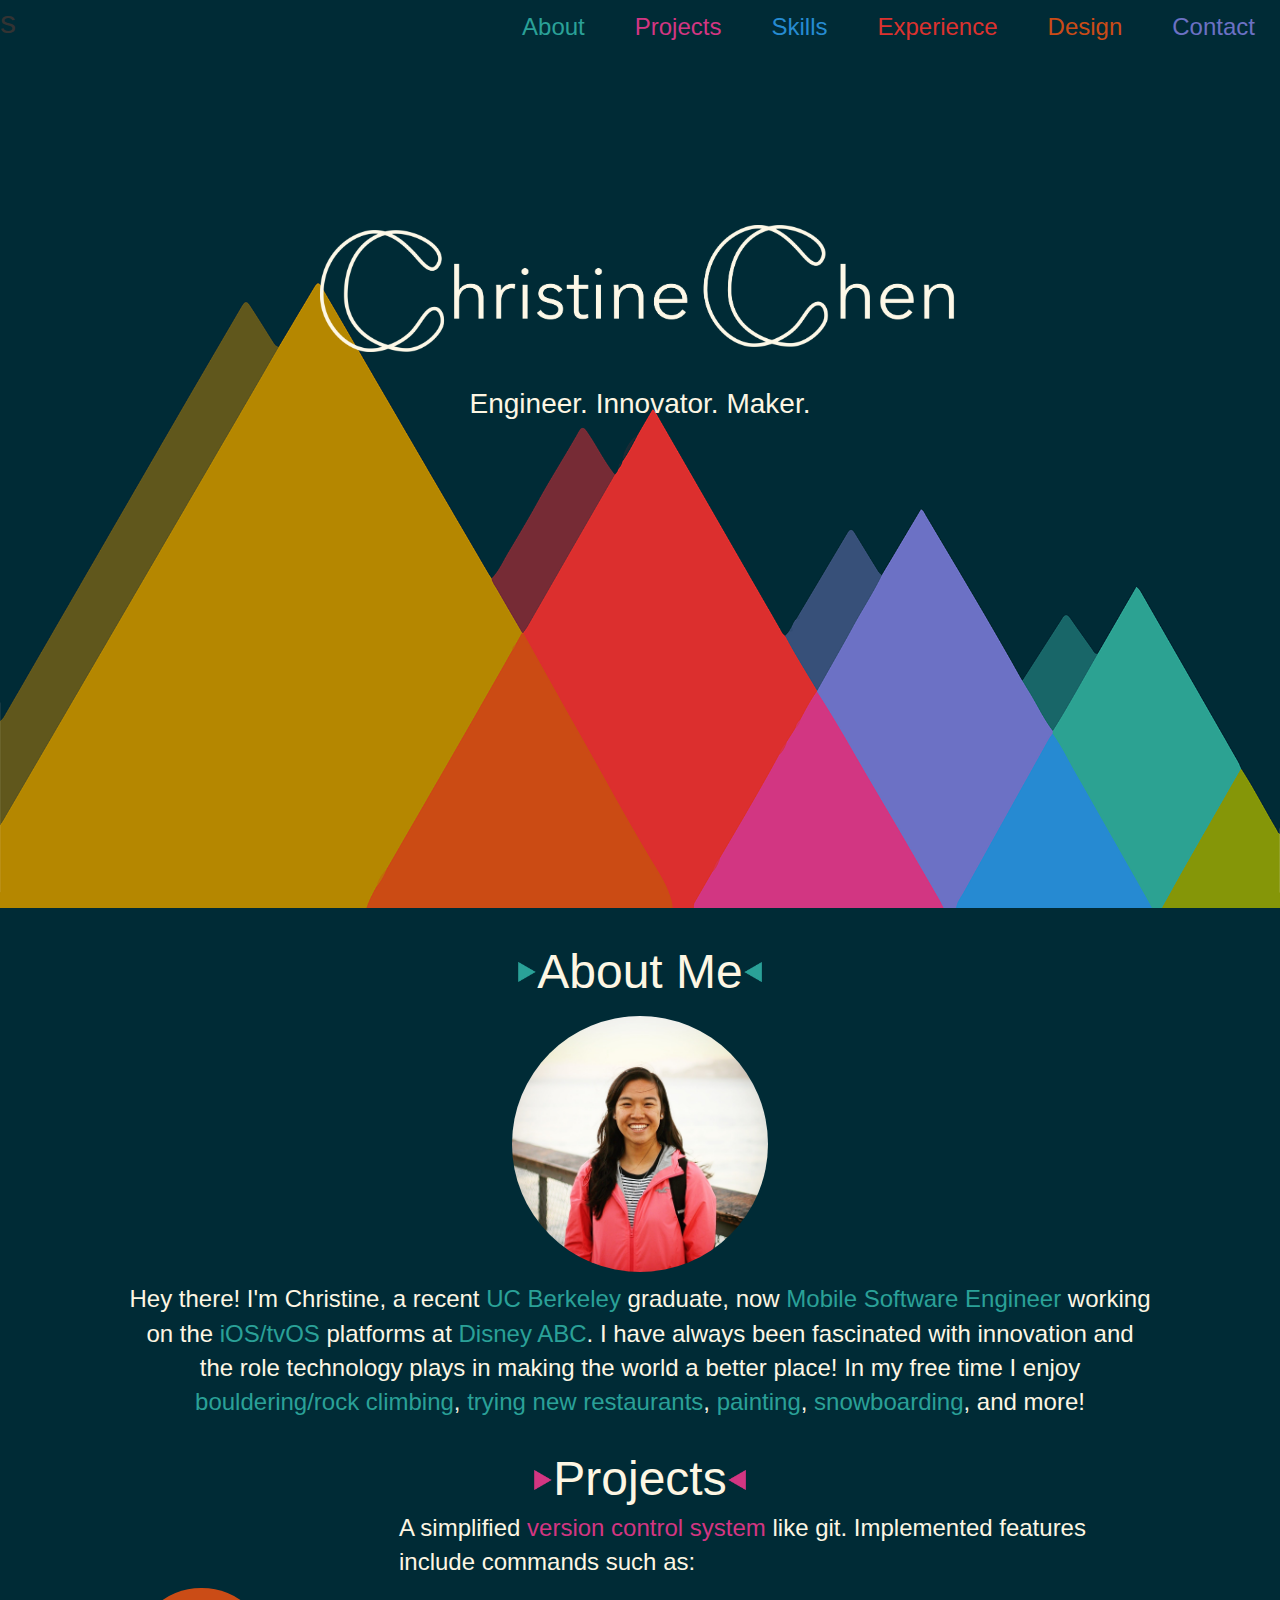
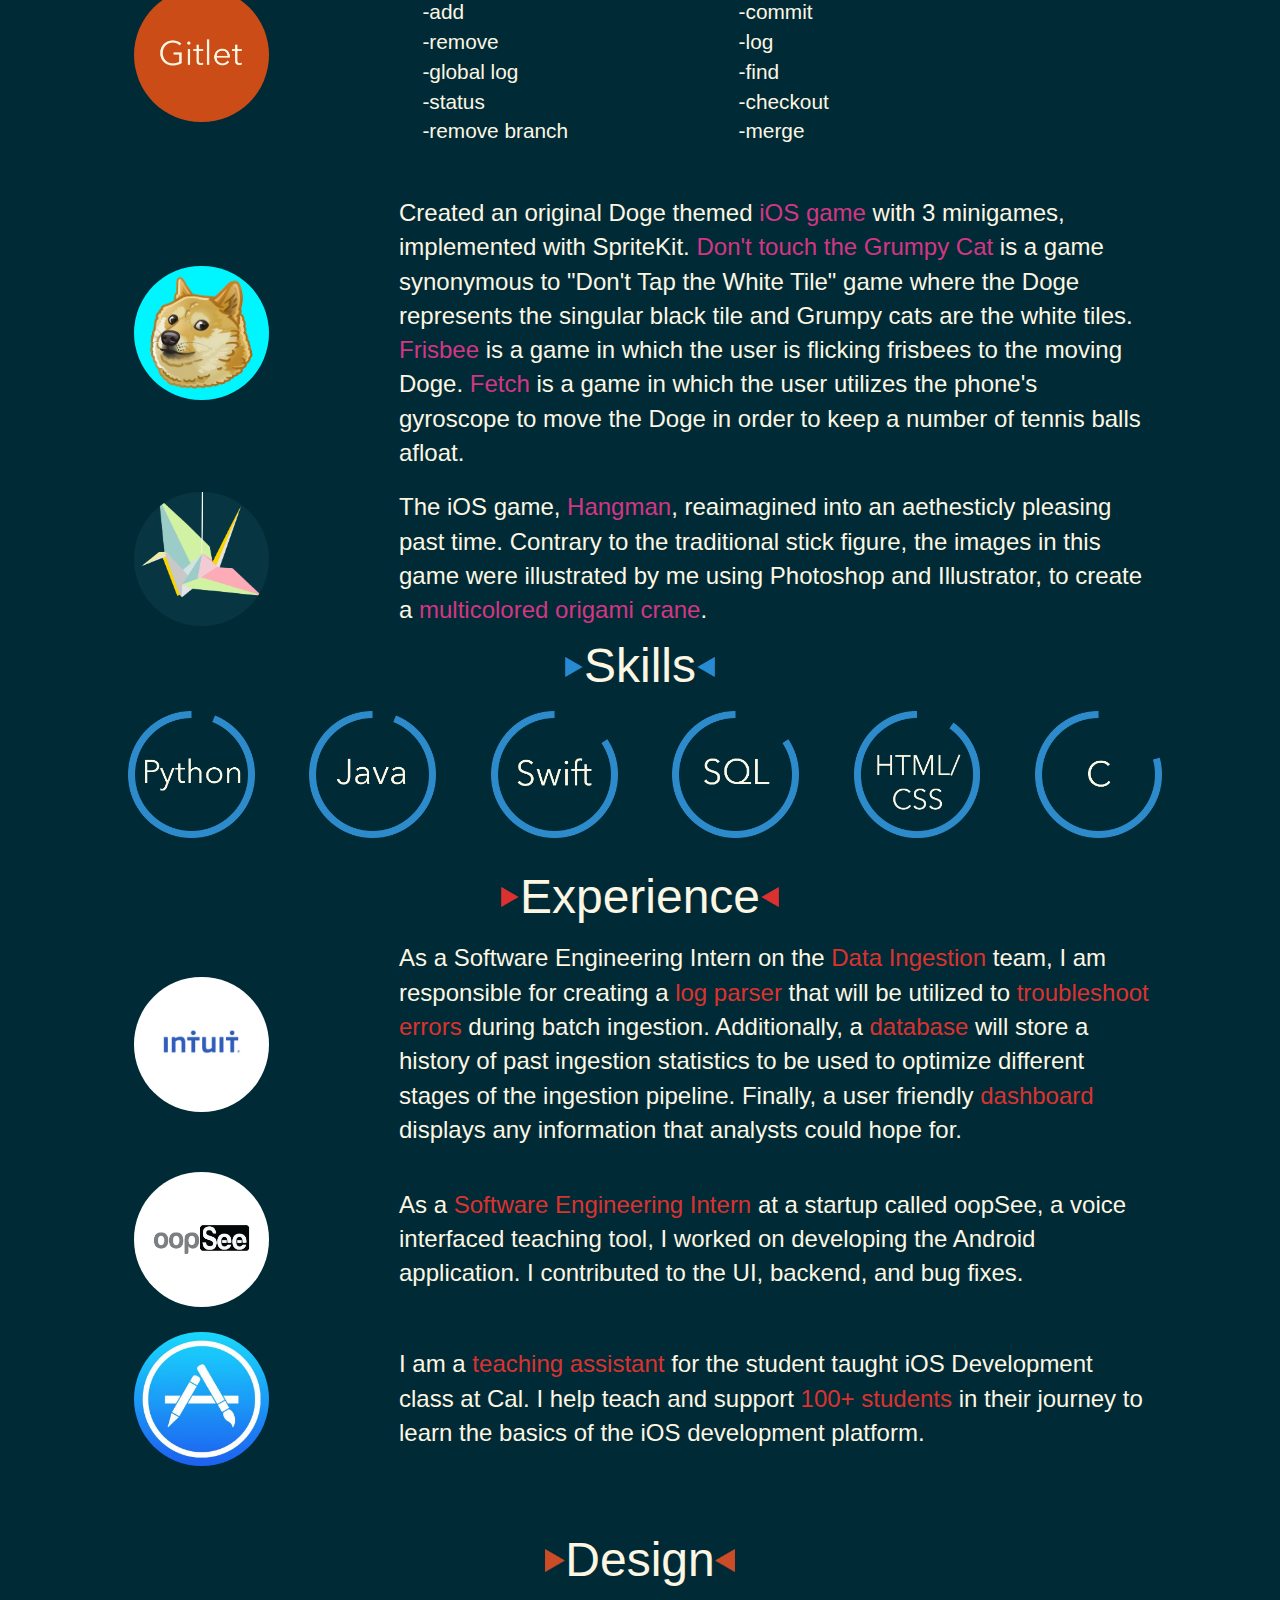
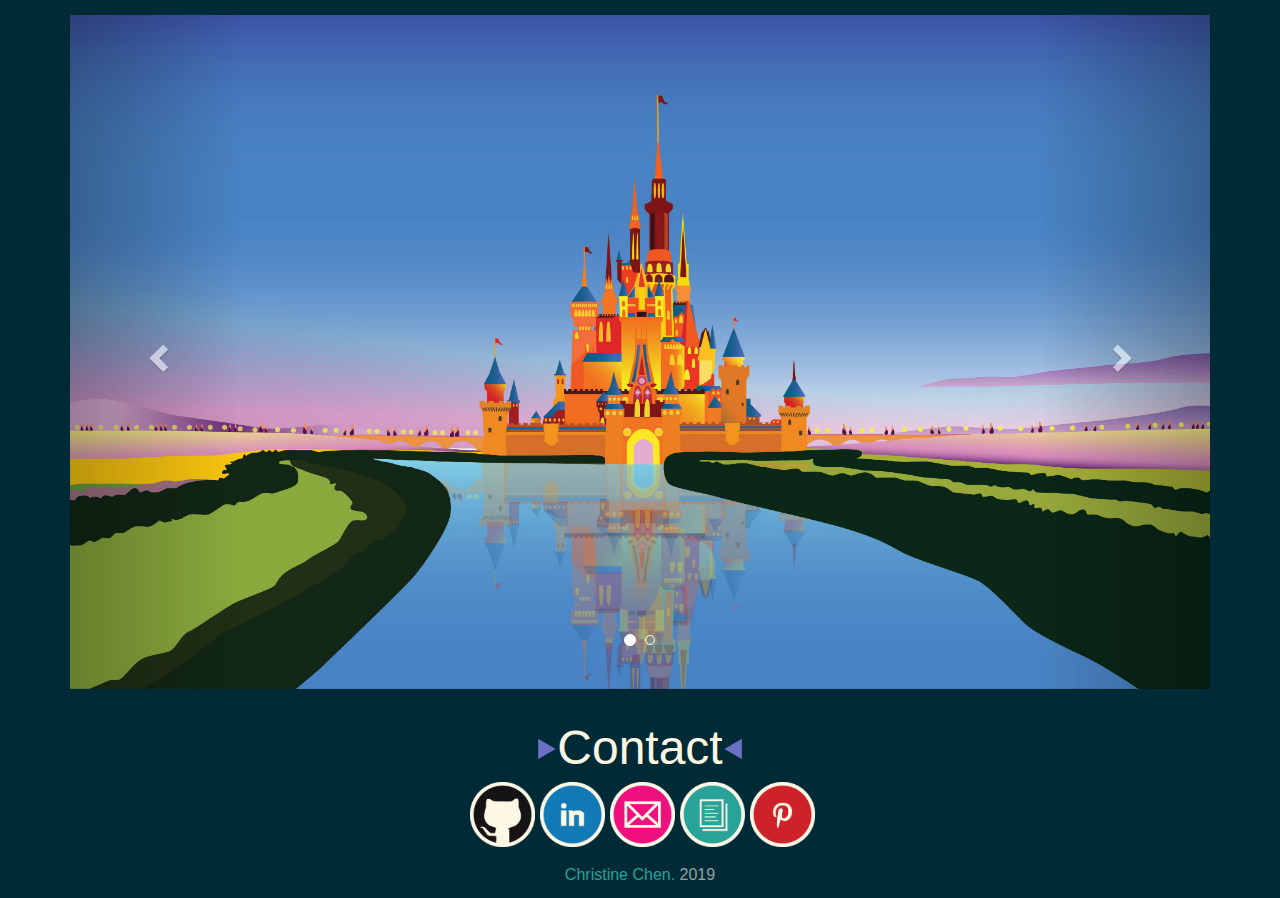
==== index.html @ ebf7021b "remove lots of images" ====
<!DOCTYPE html>
<html>
	<head>
		<meta charset="UTF-8">
		<link rel="icon" href="images/icon.png">
			<title> Christine Chen </title>

		<link rel="stylesheet" href="https://maxcdn.bootstrapcdn.com/bootstrap/3.3.7/css/bootstrap.min.css">
		<link rel= "stylesheet" type = "text/css" href= "style.css"/>
	</head>

	<body>
		<!-- intro -->
		<section class = "header">
			<div class = "headerContent">
				<div class = "nav">
					<ul class="w3-navbar w3-black">
						<li><a href="#Contact" class="contact">Contact</a></li>s
						<li><a href="#Design" class="design">Design</a></li>
						<li><a href="#Experiences" class="experiences">Experience</a></li>
						<li><a href="#Skills" class="skills">Skills</a></li>
						<li><a href="#Projects" class="projects">Projects</a></li>
					  	<li><a href="#About" class="about">About</a></li>
					</ul>
				</div>
				<div class = "introduction">
					<img class = "background" src = "images/background.png"/>
					<!-- <h1 class = "construction"> {currently under renovation & redesign}</h1> -->
					<h1 class = "discriptors"> <span class="i">Engineer.</span> <span class="m">Innovator.</span> <span class="d">Maker.</span></h1>
					<table class = "nametable">
						<tr>
							<td ><img class = "name" src = "images/name.png"/></td>
						</tr>
					</table>
				</div>
			</div>
		</section>

		<!-- about me -->
		<section class = "myself" id = "About">
			<table class = "abouttable">
				<tr>
					<td><img class = "tealT" src="images/tealR.png"></td>
					<td class = "aboutmeTitle">About Me</td>
					<td><img class = "tealT" src="images/tealL.png"></td>
				</tr>
			</table>
			<table class = "infotable">
				<tr>
					<td><img class = "mypic" src = "images/me.jpg"/></td>
				</tr>
				<tr>
					<td class = "aboutcontent">
						Hey there! I'm Christine, a recent <span>UC Berkeley</span> graduate, now <span>Mobile Software Engineer</span> working on the <span>iOS/tvOS</span> platforms at <span>Disney ABC</span>. I have always been fascinated with innovation and the role technology plays in making the world a better place! In my free time I enjoy <span>bouldering/rock climbing</span>, <span>trying new restaurants</span>, <span>painting</span>, <span>snowboarding</span>, and more! 
					</td>
				</tr>
			</table>
		</section>

		<!-- projects -->
		<section class = "theprojects" id = "Projects">
			<table class = "projectstable">
				<tr>
					<td><img class = "pinkT" src="images/pinkR.png"></td>
					<td class = "projectTitle"> Projects </h1></td>
					<td><img class = "pinkT" src="images/pinkL.png"></td>
				</tr>
			</table>
			<table class = "gitlett">
				<tr>
				    <td>
				    	<a href = "https://github.com/christine-chen/Gitlet">
				    	<img class = "gitlet" src = "images/Gitlet.png"/>
				    	</a> 
				    </td>
				    <td class = "gitletText">
				    	A simplified <span>version control system</span> like git. Implemented features include commands such as:
				    </td>
			   </tr>
			</table>
			<table class="gitletTable">
				<tr>
					<td class="gitletlist">-add</td>
					<td class="gitletlist">-commit</td>
				</tr>

				<tr>
					<td class="gitletlist">-remove</td>
					<td class="gitletlist">-log</td>
				</tr>

				<tr>
					<td class="gitletlist">-global log</td>
					<td class="gitletlist">-find</td>
				</tr>

				<tr>
					<td class="gitletlist">-status</td>
					<td class="gitletlist">-checkout</td>
				</tr>

				<tr>
					<td class="gitletlist">-remove branch</td>
					<td class="gitletlist">-merge</td>
				</tr>
			</table>
			<table class = "dogesitter">
				<tr>
				    <td>
				    	<a href = "https://github.com/christine-chen/DogeSitter">
				    	<img class = "doge" src = "images/doge.png"/>
				    	</a> 
				    </td>
				     <td class = "dogeText">
				     	Created an original Doge themed <span>iOS game</span> with 3 minigames, implemented with SpriteKit. <span>Don't touch the Grumpy Cat</span> is a game synonymous to "Don't Tap the White Tile" game where the Doge represents the singular black tile and Grumpy cats are the white tiles. <span>Frisbee</span> is a game in which the user is flicking frisbees to the moving Doge. <span>Fetch</span> is a game in which the user utilizes the phone's gyroscope to move the Doge in order to keep a number of tennis balls afloat.
				    </td>
			   </tr>
			</table>
			<table class = "hangman">
				<tr>
				    <td>
				    	<a href = "https://github.com/christine-chen/Hangman-App">
				    	<img class = "hangmanPic" src = "images/crane.png"/>
				    	</a> 
				    </td>
				     <td class = "hangmanText">
				     	The iOS game, <span>Hangman</span>, reaimagined into an aethesticly pleasing past time. Contrary to the traditional stick figure, the images in this game were illustrated by me using Photoshop and Illustrator, to create a <span>multicolored origami crane</span>.
				    </td>
			   </tr>
			</table>

		</section>

		<!-- skills -->
		<section class = "skillz" id = "Skills">
			<table class = "skillstable">
				<tr>
					<td><img class = "blueT" src="images/blueR.png"></td>
					<td class = "skillsTitle"> Skills </h1></td>
					<td><img class = "blueT" src="images/blueL.png"></td>
				</tr>
			</table>
			<table class = "languagestable">
				<tr>
					<td><img class = "python" src="images/python.png"></td>
					<td><img class = "python" src="images/java.png"></td>
					<td><img class = "python" src="images/swift.png"></td>
					<td><img class = "python" src="images/sql.png"></td>
					<td><img class = "python" src="images/css.png"></td>
					<td><img class = "python" src="images/C.png"></td>
				</tr>
			</table>
		</section>

		<!-- experience -->
		<section class = "experiencez" id = "Experiences">
			<table class = "experiencestable">
				<tr>
					<td><img class = "redT" src="images/redR.png"></td>
					<td class = "experienceTitle"> Experience </h1></td>
					<td><img class = "redT" src="images/redL.png"></td>
				</tr>
			</table>
			<table class = "experienceIcons">
				<tr>
					<td>
						<a href="https://github.com/christine-chen/lumberjack">
						<img class="intuit" src="images/intuit.jpg">
						</a>
					</td>
					<td class="intuitcontent">
						As a Software Engineering Intern on the <span>Data Ingestion</span> team, I am responsible for creating a <span>log parser</span> that will be utilized to <span>troubleshoot errors</span> during batch ingestion. Additionally, a <span>database</span> will store a history of past ingestion statistics to be used to optimize different stages of the ingestion pipeline. Finally, a user friendly <span>dashboard</span> displays any information that analysts could hope for.
					</td>
				</tr>

				<tr>
					<td>
						<a href="http://www.oopsee.biz/">
						<img class="oopseeicon" src="images/oopsee.png">
						</a>
					</td>
					<td class="oopseecontent">
						As a <span>Software Engineering Intern</span> at a startup called oopSee, a voice interfaced teaching tool, I worked on developing the Android application. I contributed to the UI, backend, and bug fixes.
					</td>
				</tr>

				<tr>
				    <td>
				    	<img class = "iOS" src = "images/iOS.png"/>
				    	</a> 
				    </td>
				     <td class = "iOSText">
				    	<!-- <h1 class = "iOSTitle">iOS Decal</h1> -->
				    	I am a <span>teaching assistant</span> for the student taught iOS Development class at Cal. I help teach and support <span>100+ students</span> in their journey to learn the basics of the iOS development platform.
				    </td>
			   </tr>
			</table>
		</section>

		<div class="paddingsection"></div>

		<!-- design -->
		<section class = "designsection" id = "Design">
			<table class = "designtable">
				<tr>
					<td></td>
					<td><img class = "orangeT" colspan = "2" src="images/orangeR.png"></td>
					<td class = "designTitle"> Design </h1></td>
					<td><img class = "orangeT" colspan = "2" src="images/orangeL.png"></td>
					<td></td>
				</tr>
			</table>

			<!-- CAROUSEL -->
			<div class="container">
				<div class="row">
					<div class="col-sm-12">
						<div id="mycarousel" class="carousel slide" data-ride="carousel" sdata-interval="false">

							<!-- indicators dot nov -->
							<ol class="carousel-indicators">
								<li data-target="#mycarousel" data-slide-to="0" class="active"></li>
								<li data-target="#mycarousel" data-slide-to="1"></li>
							</ol>

							<!-- wrapper for sides -->
							<div class="carousel-inner" role="listbox">
								<div class="item active">
									<img src="images/day.jpg" alt="day">
								</div>
								<div class="item">
									<img src="images/night.jpg" alt="night">
								</div>
								<div class="item">
									<img src="images/iceberg.png" alt="iceberg">
								</div>
								<div class="item">
									<img src="images/peach.png" alt="peach">
								</div>
								<div class="item">
									<img src="images/Pua.png" alt="pua">
								</div>
								<div class="item">
									<img src="images/up.png" alt="up">
								</div>
								<div class="item">
									<img src="images/corgi.png" alt="corgi">
								</div>
								<div class="item">
									<img src="images/headandtheheart.png" alt="hath">
								</div>
								<div class="item">
									<img src="images/riversandroads.png" alt="rar">
								</div>
							</div>

							<!-- controls for next and prev buttons -->
							<a class="left carousel-control" href="#mycarousel" role="button" data-slide="prev">
								<span class="glyphicon glyphicon-chevron-left" aria-hidden="true"></span>
							</a>
							<a class="right carousel-control" href="#mycarousel" role="button" data-slide="next")>
								<span class="glyphicon glyphicon-chevron-right" aria-hidden="true"></span>
							</a>
						</div>
					</div>
				</div>
			</div>
		</section>

		<!-- contact -->
		<section class = "contactMe" id = "Contact">
			<table class = "contacttable">
				<tr>
					<td></td>
					<td><img class = "purpleT" colspan = "2" src="images/purpleR.png"></td>
					<td class = "contactTitle"> Contact </h1></td>
					<td><img class = "purpleT" colspan = "2" src="images/purpleL.png"></td>
					<td></td>
				</tr>
			</table>
			<table class = "contactIcons">
				<tr>
				    <td>
				    	<a href = "https://github.com/christine-chen">
				    	<img class = "github" src = "images/github.png"/>
				    	</a>
				    </td>
				    <td>
				    	<a href = "https://www.linkedin.com/in/christine-chen-a42981107">
				    		<img class = "linkedin" src = "images/linkedin.png"/>
				    	</a>
				    </td>
				    <td>
				    	<a href = "mailto:chen.christine17@berkeley.edu?Subject=Hello%20there!" target="_top">
				    		<img class = "mail" src = "images/mail.png"/>
				    	</a>
				    </td>
				    <td>
				    	<a href = "pdf/resume.pdf">
				    		<img class = "resume" src = "images/resume.png"/>
				    	</a>
				    </td>
				    <td>
				    	<a href = "https://www.pinterest.com/christinechen17/">
				    		<img class = "pinterest" src = "images/pinterest.png"/>
				    	</a>
				    </td>
			   </tr>
			</table>
		</section>

		<section>
			<div class = "end">
				<span class = "bottomName"> Christine Chen. <span class = "year">2019</span></span>
			</div>
		</section>

		<!-- jquery 2 -->
    	<script src="https://ajax.googleapis.com/ajax/libs/jquery/1.12.4/jquery.min.js"></script>
    	<script src="https://maxcdn.bootstrapcdn.com/bootstrap/3.3.7/js/bootstrap.min.js"></script>

        <!-- google analytics -->
        <script>
			(function(i,s,o,g,r,a,m){i['GoogleAnalyticsObject']=r;i[r]=i[r]||function(){
			(i[r].q=i[r].q||[]).push(arguments)},i[r].l=1*new Date();a=s.createElement(o),
			m=s.getElementsByTagName(o)[0];a.async=1;a.src=g;m.parentNode.insertBefore(a,m)
			})(window,document,'script','https://www.google-analytics.com/analytics.js','ga');

			ga('create', 'UA-104436140-1', 'auto');
			ga('send', 'pageview');
		</script>

	</body>
</html>
---- style.css ----
html {
    font-size: 100%;
    font-family: Helvetica;
    font-weight: 200;
}

body {
    margin: 0;
    background-color: #002b36;
    font-size: 2rem;
}

/*intro*/
/*.i {
    color: #dc322f;
}

.m {
    color: #6c71c4;
}

.d {
    color: #2aa198;
}*/
.header {
    width: 100%;
    height: auto;
    background-color: #002b36;
}

.headerContent {
    width: 100%;
    height: auto;
    margin: 0 auto;
    /*background-color: #fdf6e3;*/

}

.background {
    width: 100%;
    height: auto;
    margin: 0 auto;
    position: relative;
}

/*.construction {
    color: #93a1a1;
    font-size: 2rem;
    left: 0;
    position: absolute;
    text-align: center;
    width: 100%;
    top: 15%;
}*/

.nametable {
    left: 0;
    margin: 0px auto;
    position: absolute;
    top: 25%;
}

.name {
    width: 50%;
    margin-left: 25%;
    height: auto;
    left: 0;
}

.discriptors {
    top: 41%;
    color: #fdf6e3;
    font-size: 1.75rem;
    text-align: center;
    left: 0;
    font-weight: lighter;
    position: absolute;
    width: 100%;
}

.nav {
    height: 35px;
    background-color: #002b36;
    padding-bottom: 15px;
}

.nav ul {
    margin: 0;
    padding: 0;
}

.nav ul li {
    list-style: none;
    float: right;
}

.nav ul li a:hover {
    color: #fdf6e3;
}

.about {
    color: #2aa198;
    text-decoration: none;
    float: right;
    display: block;
    padding: 10px 25px;
    position: relative;
    font-size: 1.5rem;
    text-align: right;
}

.projects {
    color: #d33682;
    text-decoration: none;
    float: right;
    display: block;
    padding: 10px 25px;
    position: relative;
    font-size: 1.5rem;
    text-align: right;
}

.skills {
    color: #268bd2;
    text-decoration: none;
    float: right;
    display: block;
    padding: 10px 25px;
    position: relative;
    font-size: 1.5rem;
    text-align: right;
}

.experiences {
    color: #dc322f;
    text-decoration: none;
    float: right;
    display: block;
    padding: 10px 25px;
    position: relative;
    font-size: 1.5rem;
    text-align: right;
}

.design {
    color: #cb4b16;
    text-decoration: none;
    float: right;
    display: block;
    padding: 10px 25px;
    position: relative;
    font-size: 1.5rem;
    text-align: right;
}

.contact {
    color: #6c71c4;
    text-decoration: none;
    float: right;
    display: block;
    padding: 10px 25px;
    position: relative;
    font-size: 1.5rem;
    text-align: right;
}

/*.about:hover {
    padding-top: 40px;
    color: #fdf6e3;
}
.projects:hover {
    color: #fdf6e3;
}
.skills:hover {
    color: #fdf6e3;
}
.contact:hover {
    color: #fdf6e3;
}*/
/*end of intro*/



/*about me*/

.abouttable {
    padding-top: 20px;
    padding-bottom: 20px;
    left: 0;
    margin: 0px auto;
}

.tealT {
    padding-top: 30px;
    padding-bottom: 10px;
    width: 20px;
    height: auto;
}

.aboutmeTitle {
    padding-top: 30px;
    padding-bottom: 10px;
    color:#fdf6e3;
    font-size: 3.0rem;
    
}

.aboutcontent span {
    color: #2aa198;
}

.mypic {
    display: block;
    margin-left: auto;
    margin-right: auto;
    position: relative;
    width: 20%;
    height: auto;
    border-radius: 50%;
}

.aboutcontent {
    font-size: 1.5rem;
    margin-left: 0;
    position: relative;
    padding-left: 10%;
    padding-right: 10%;
    padding-top: 10px;
    width: 80%;
    height: 45%;
    color: #fdf6e3;
    text-align: center;
}

/*end of about me*/



/*projects*/

.projectTitle {
    padding-top: 25px;
    color:#fdf6e3;
    font-size: 3rem;
    text-align: center;
    padding-bottom: 0;
}

.projectstable {
    padding-bottom: 20px;
    left: 0;
    margin: 0px auto;
}

.pinkT {
    padding-top: 25px;
    width: 20px;
    height: auto;
}

.gitlett {
    padding-top: 10px;
    padding-bottom: 10px;
}

.gitletText span {
    color: #d33682;
}

.dogeText span {
    color: #d33682;
}

.hangmanText span {
    color: #d33682;
}

.gitlet {
    display: block;
    left: 35%;
    position: relative;
    width: 35%;
    height: auto;
    top: 75px;
    border-radius: 50%;
}

.gitletText {
    font-size: 1.5rem;
    margin-left: 0;
    position: relative;
    padding-left: 15px;
    padding-right: 10%;
    width: 70%;
    top: -35px;
    color: #fdf6e3;
}

.gitletTable {
    font-size: 1.3rem;
    top:-50px;
    position: relative;
    left: 33%;
    color: #fdf6e3;
    width: 40%;
    height: auto;
    bottom: 20px;
}

/*.gitletlist{
    font-size: 1.3rem;
    top:-50px;
    position: relative;
    color: #fdf6e3;
    width: 100%;
    height: auto;
    bottom: 20px;
}*/

.hangman {
    padding-bottom: 10px;
    padding-top: 20px;
}
.hangmanPic {
    display: block;
    position: relative;
    top:20px;
    width: 35%;
    height: auto;
    border-radius: 50%;
    left: 35%;
}

.hangmanText {
    font-size: 1.5rem;
    margin-left: 0;
    top: 20px;
    position: relative;
    padding-left: 15px;
    padding-right: 10%;
    width: 70%;
    height: 45%;
    color: #fdf6e3;
}

.dogesitter {
    padding-bottom: 25px;
    padding-top: 20px;
}

.doge{
    display: block;
    position: relative;
    width: 35%;
    height: auto;
    border-radius: 50%;
    left: 35%;
}

.dogeText {
   font-size: 1.5rem;
    margin-left: 0;
    position: relative;
    padding-left: 15px;
    padding-right: 10%;
    width: 70%;
    height: 45%;
    color: #fdf6e3;
}
/*end of projects*/



/*skills*/

.skillsTitle {
    padding-top: 25px;
    padding-bottom: 10px;
    color:#fdf6e3;
    font-size: 3rem;
    text-align: center;
}

.skillstable {
    padding-top: 20px;
    padding-bottom: 20px;
    left: 0;
    margin: 0px auto;
}

.blueT {
    padding-top: 25px;
    padding-bottom: 10px;
    width: 20px;
    height: auto;
}

.languagestable {
    margin-left:10%; 
    margin-right:10%;
    width: 85%;
}


.python {
    /*vertical-align: middle;*/
    width: 70%;
    height: auto;
}

/*end of skills*/


/*experiences*/

.experienceTitle{
    padding-top: 25px;
    padding-bottom: 10px;
    color:#fdf6e3;
    font-size: 3rem;
    text-align: center;
}

.experiencestable {
    padding-top: 20px;
    /*padding-bottom: 20px;*/
    left: 0;
    margin: 0px auto;
}

.experienceIcons {
    padding-top: 20px;
}

.redT {
    padding-top: 25px;
    padding-bottom: 10px;
    width: 20px;
    height: auto;
}

.intuit {
    margin-left: 35%;
    position: relative;
    width: 35%;
    height: auto;
    border-radius: 50%;
}

.intuitcontent {
    font-size: 1.5rem;
    margin-left: 0;
    position: relative;
    padding-left: 15px;
    padding-right: 10%;
    width: 70%;
    height: 45%;
    color: #fdf6e3;
}

.experienceIcons span {
    color: #dc322f;
}

.oopseeicon {
    margin-left: 35%;
    top: 25px;
    position: relative;
    width: 35%;
    height: auto;
    border-radius: 50%;
}

.oopseecontent {
    font-size: 1.5rem;
    margin-left: 0;
    top: 25px;
    position: relative;
    padding-left: 15px;
    padding-right: 10%;
    width: 70%;
    height: 45%;
    color: #fdf6e3;
}

.iOS {
    margin-left: 35%;
    top: 50px;
    position: relative;
    width: 35%;
    height: auto;
    border-radius: 50%;
}

.iOSText {
    font-size: 1.5rem;
    margin-left: 0;
    top: 50px;
    position: relative;
    padding-left: 15px;
    padding-right: 10%;
    width: 70%;
    height: 45%;
    color: #fdf6e3;
}

/*end of experience*/

.paddingsection {
    padding-bottom: 90px;
}

/*design*/

.designtable {
    /*padding-top: 20px;*/
    left: 0;
    margin: 0px auto;
}

.designTitle {
    padding-top: 20px;
    padding-bottom: 20px;
    font-size: 3rem;
    text-align: center;
    color: #fdf6e3;
}

.orangeT {
    padding-top: 20px;
    padding-bottom: 20px;
    width: 20px;
    height: auto;
}

.designIcons {
    left: 0;
    margin: 0px auto;

}

.carousel-inner > .item > img {
    margin: 0 auto;
}

/*end of design*/


/*contact*/

.contacttable {
    padding-top: 20px;
    left: 0;
    margin: 0px auto;
}

.contactMe {
    position: relative;
    top: 75%;
}

.purpleT {
    padding-top: 25px;
    width: 20px;
    height: auto;
}

.contactTitle {
    padding-top: 25px;
    font-size: 3rem;
    text-align: center;
    color: #fdf6e3;
}

.contactIcons {
    left: 0;
    margin: 0px auto;
}

.github {
    /*background-color: #fdf6e3;*/
    padding-left: 5px;
    width: 70px;
    height:auto;
    margin-left: auto;
    margin-right: auto;
}

.linkedin {
    /*background-color: #fdf6e3;*/
    padding-left: 5px;
    width: 70px;
    height:auto;
    margin-left: auto;
    margin-right: auto;
}

.resume {
    padding-left: 5px;
    width: 70px;
    height:auto;
    margin-left: auto;
    margin-right: auto;
}

.mail {
    /*background-color: #fdf6e3;*/
    padding-left: 5px;
    width: 70px;
    height:auto;
    margin-left: auto;
    margin-right: auto;
}

.pinterest {
    padding-left: 5px;
    width: 70px;
    height:auto;
    margin-right: auto;
    margin-left: auto;
}

/*end of contacts*/

.end {
    text-align: center;
}

.bottomName {
    position: relative;
    font-size: 1rem;
    color: #2aa198;
    padding-bottom: 15px;
}

.year {
    font-size: 1rem;
    color: #93a1a1;
    position: relative;
}
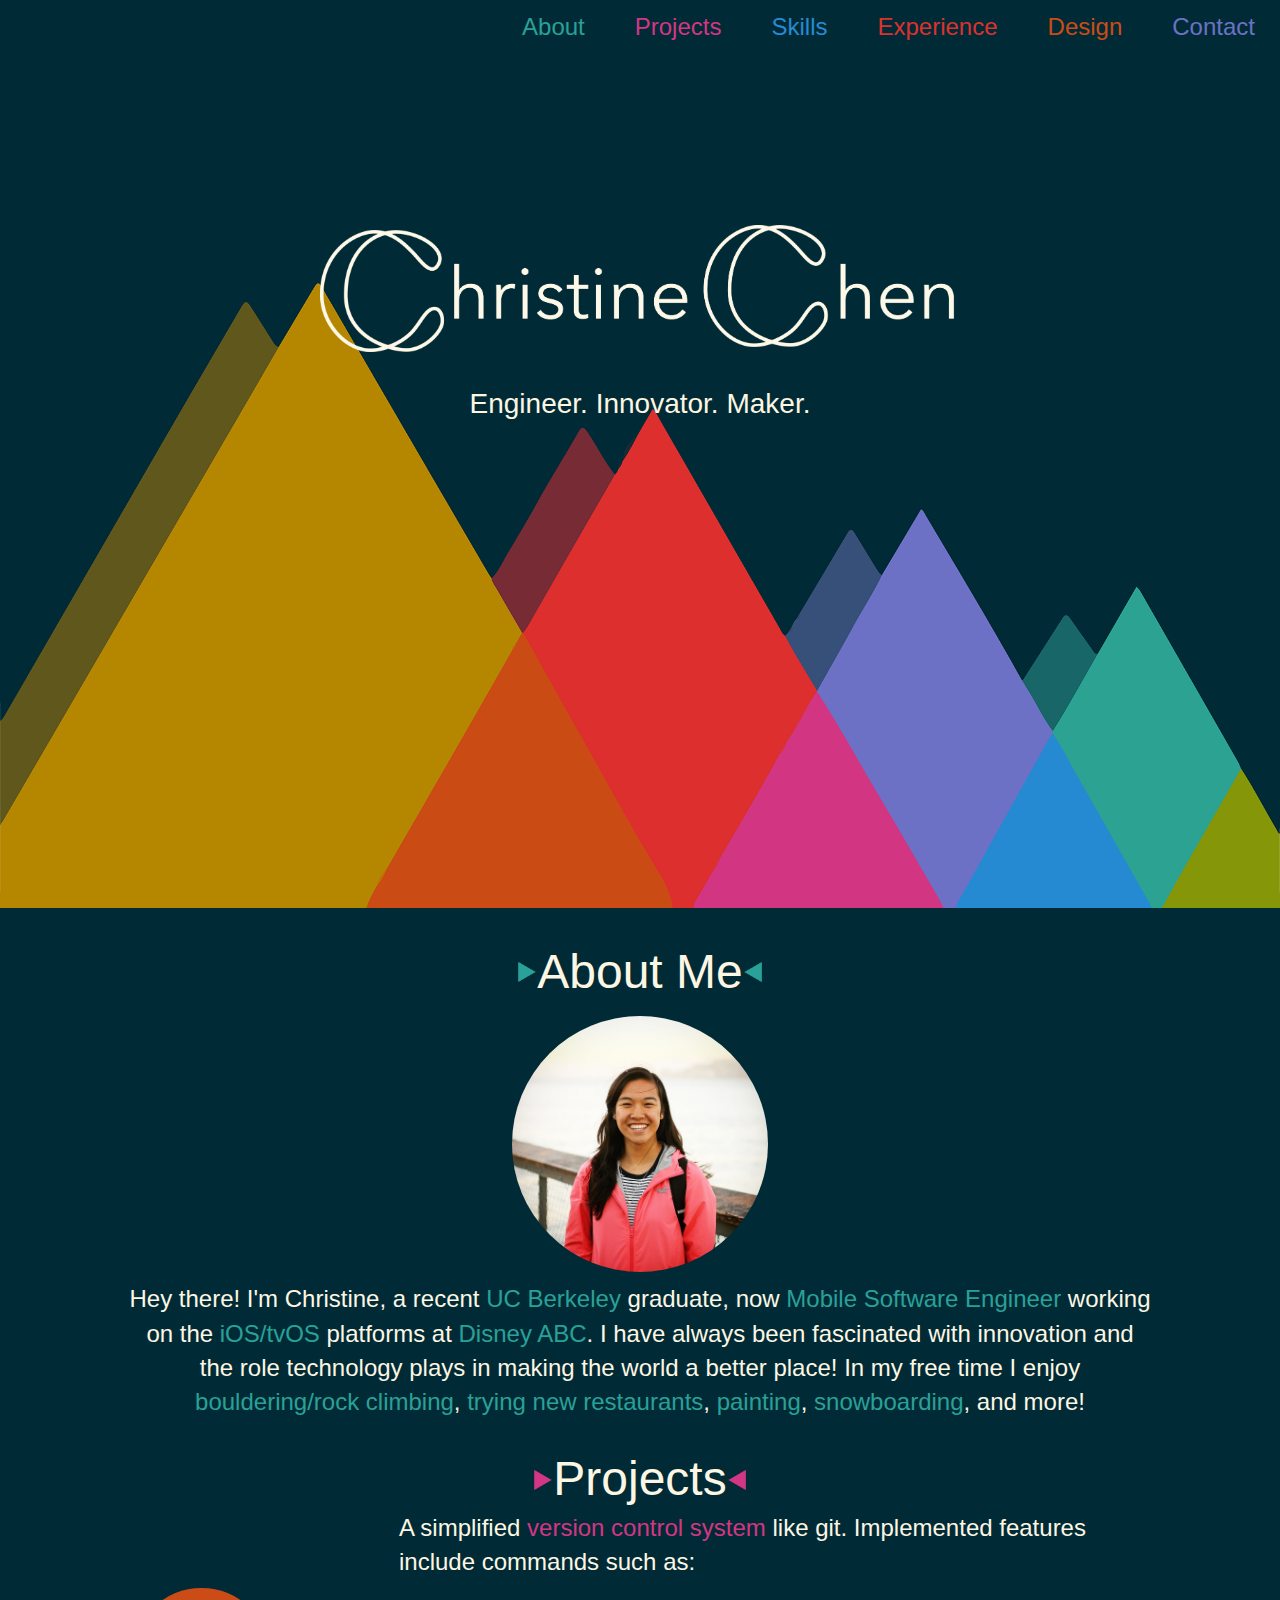
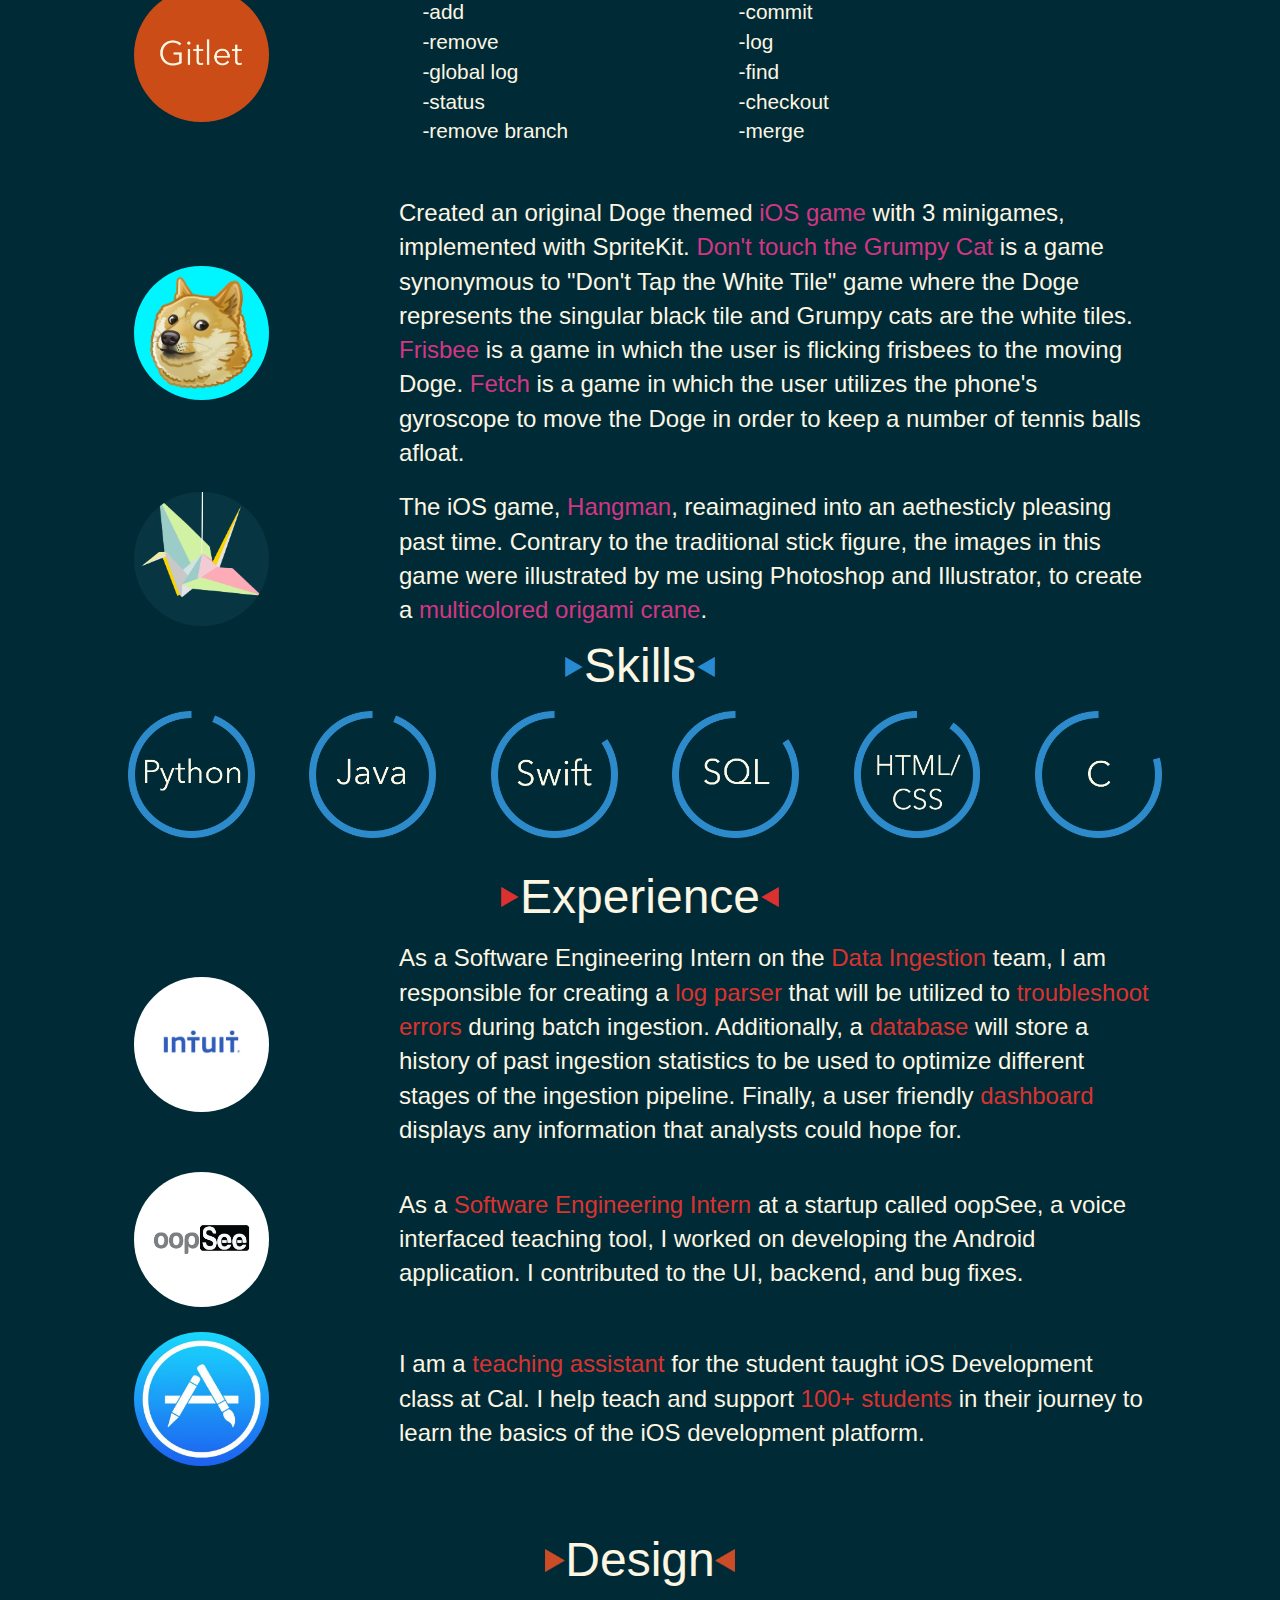
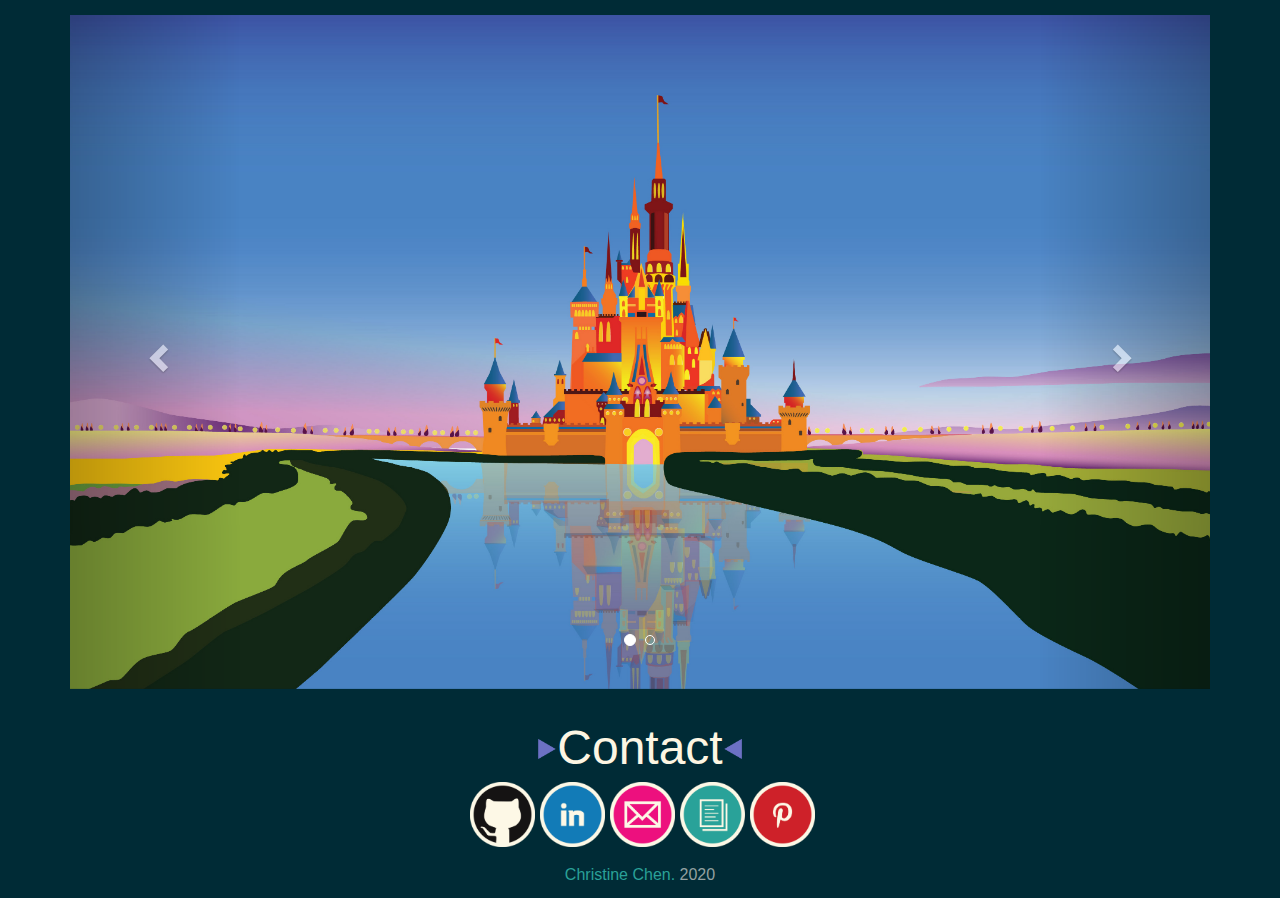
==== commit 0ba98a0d: "updated year to 2020" ====
--- a/index.html
+++ b/index.html
@@ -15,11 +15,11 @@
 			<div class = "headerContent">
 				<div class = "nav">
 					<ul class="w3-navbar w3-black">
-						<li><a href="#Contact" class="contact">Contact</a></li>s
+						<li><a href="#Contact" class="contact">Contact</a></li>
 						<li><a href="#Design" class="design">Design</a></li>
 						<li><a href="#Experiences" class="experiences">Experience</a></li>
 						<li><a href="#Skills" class="skills">Skills</a></li>
-						<li><a href="#Projects" class="projects">Projects</a></li>
+						<li><a href = "#Projects" class = "projects">Projects</a></li>
 					  	<li><a href="#About" class="about">About</a></li>
 					</ul>
 				</div>
@@ -311,7 +311,7 @@
 
 		<section>
 			<div class = "end">
-				<span class = "bottomName"> Christine Chen. <span class = "year">2019</span></span>
+				<span class = "bottomName"> Christine Chen. <span class = "year">2020</span></span>
 			</div>
 		</section>
 
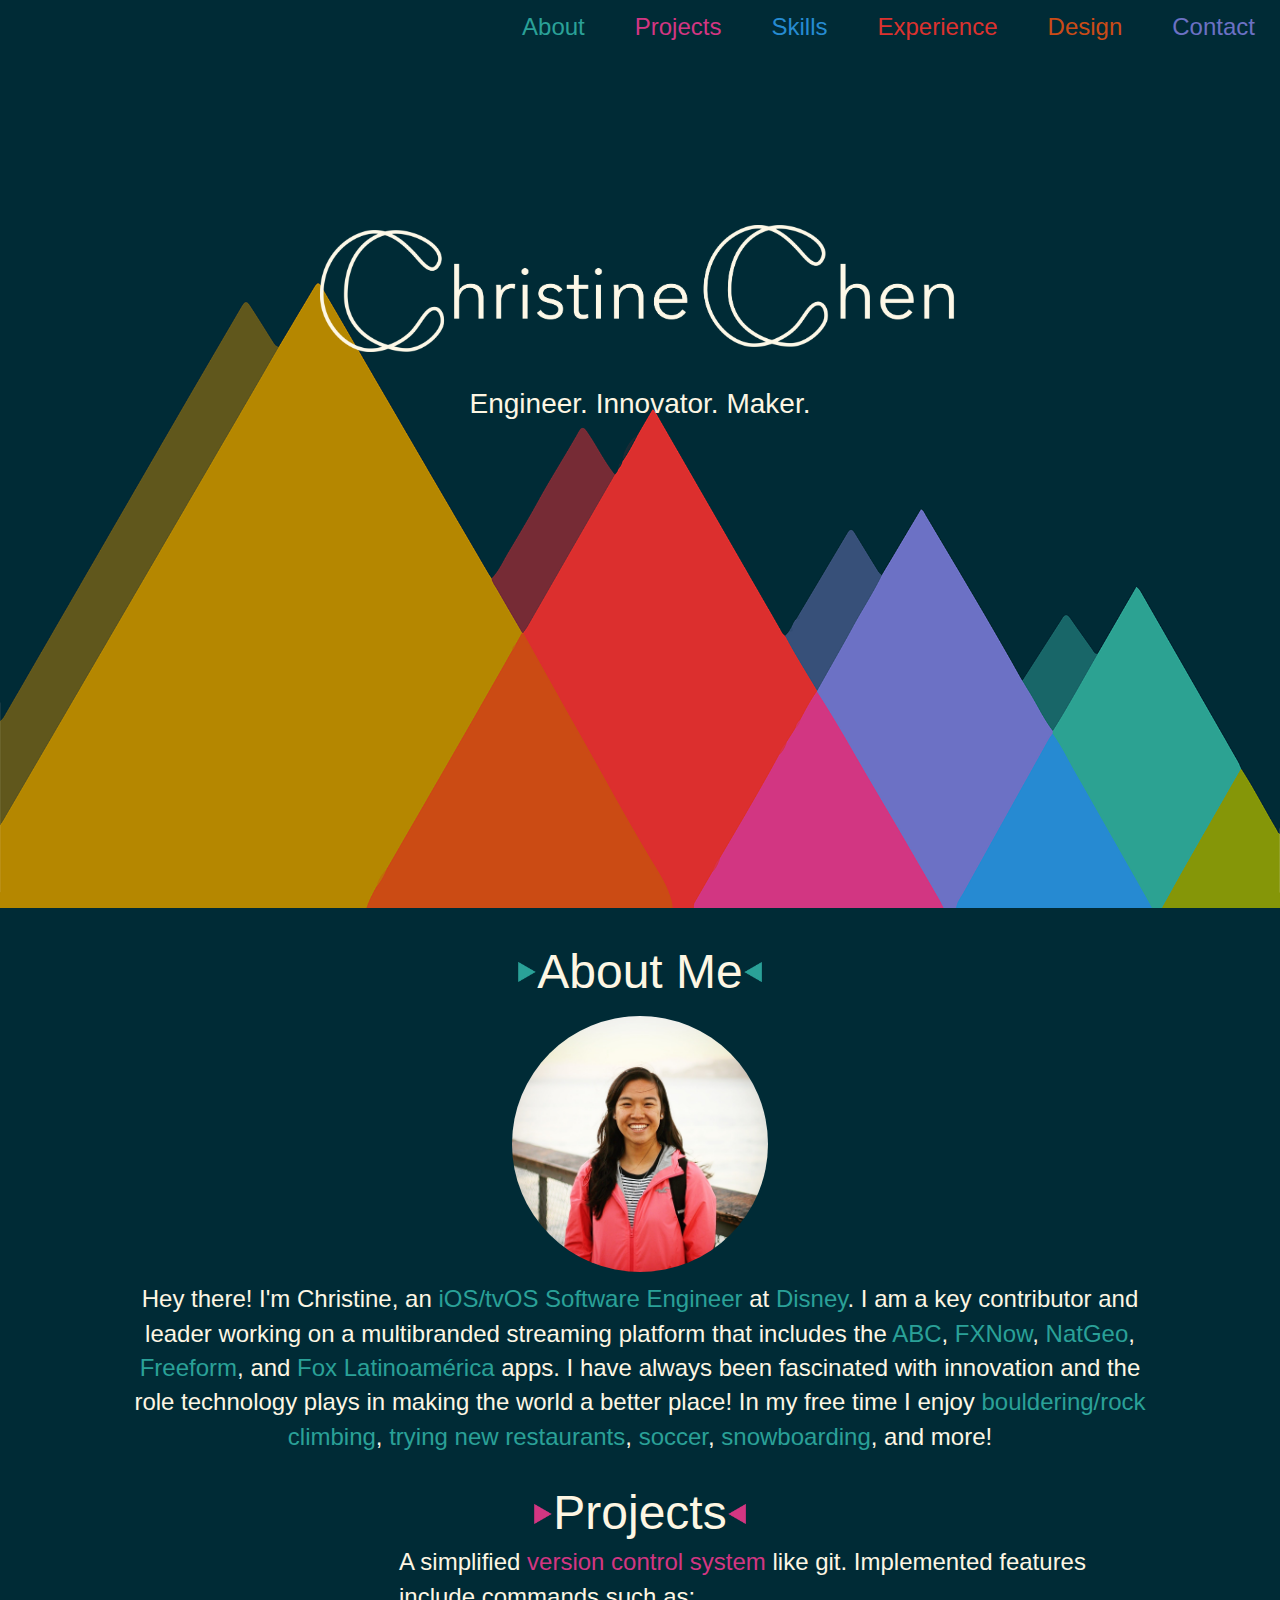
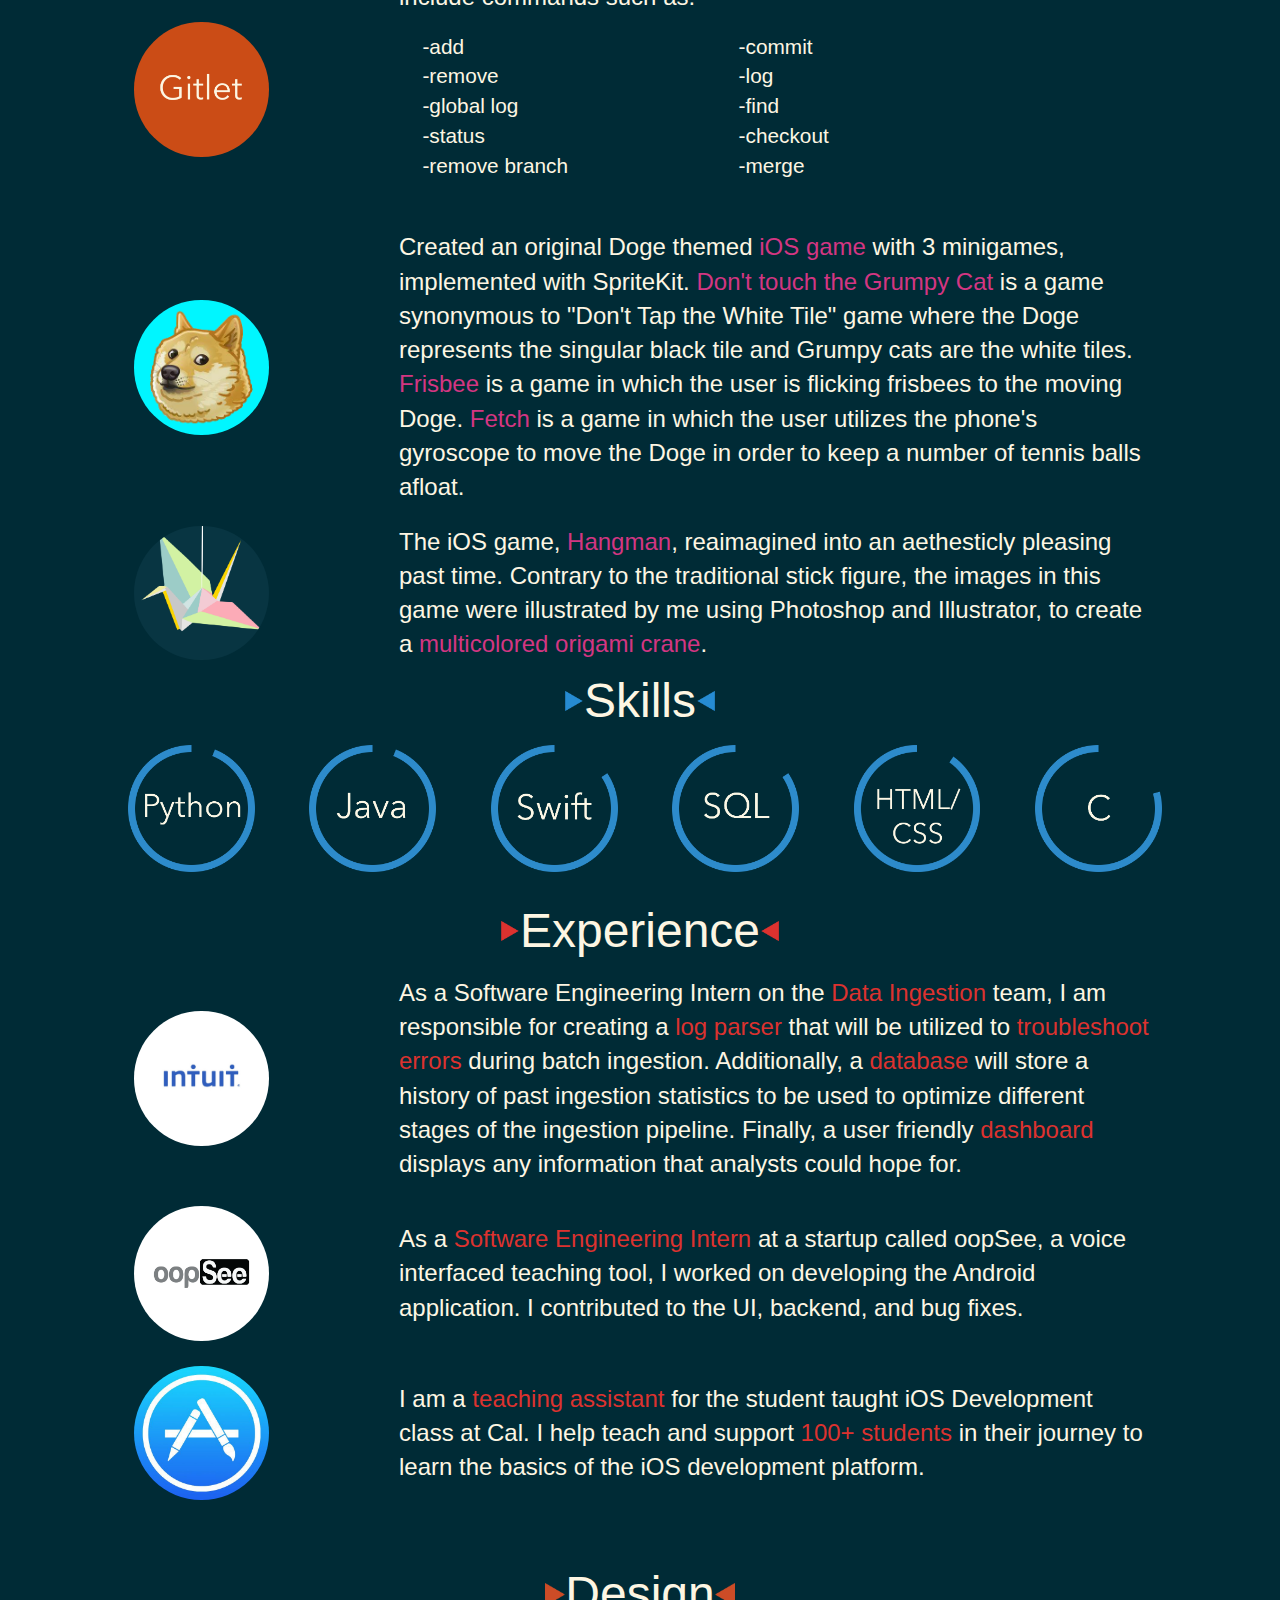
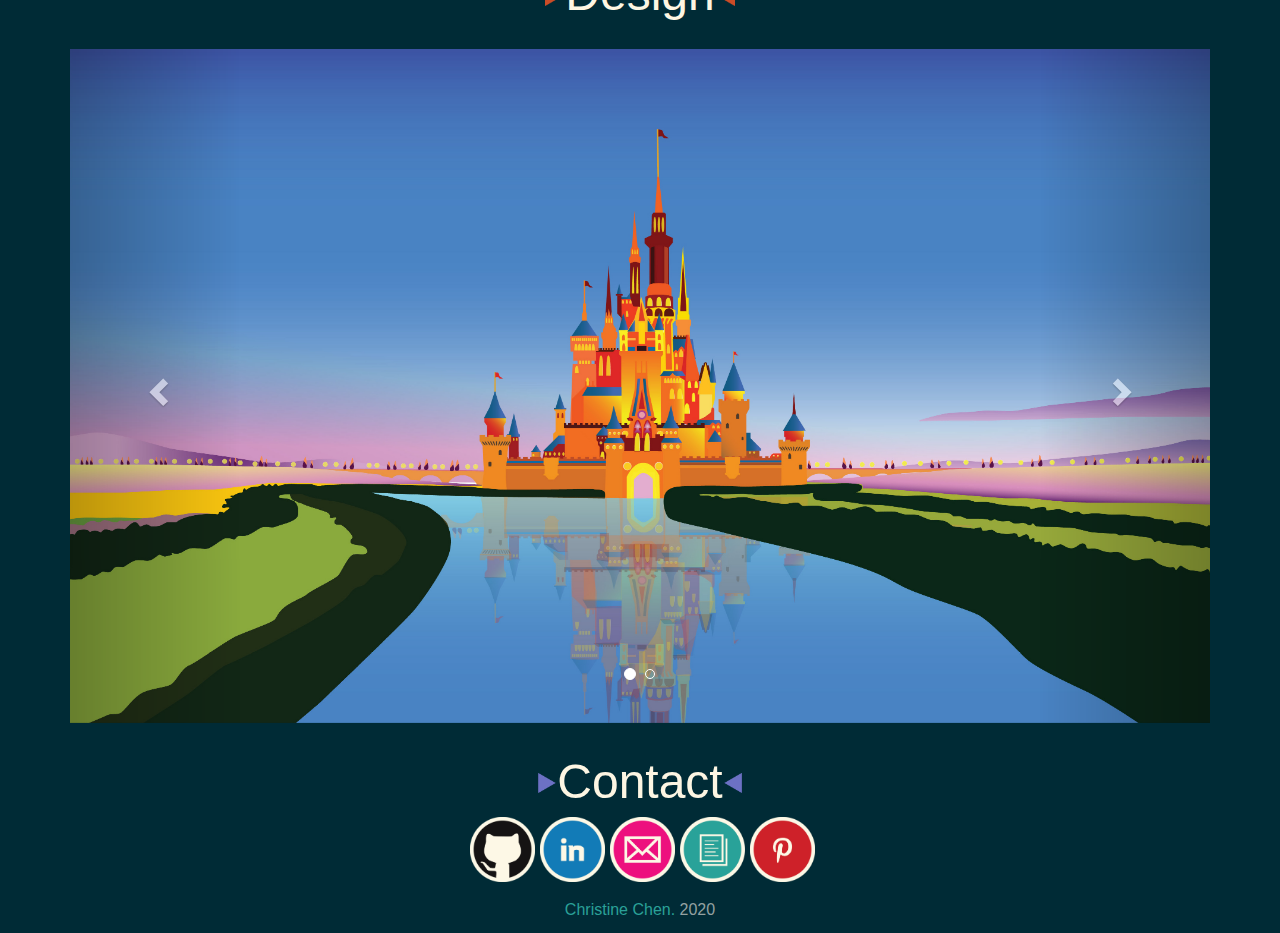
==== commit 9bb15d5d: "updated email and about me section" ====
--- a/index.html
+++ b/index.html
@@ -51,7 +51,7 @@
 				</tr>
 				<tr>
 					<td class = "aboutcontent">
-						Hey there! I'm Christine, a recent <span>UC Berkeley</span> graduate, now <span>Mobile Software Engineer</span> working on the <span>iOS/tvOS</span> platforms at <span>Disney ABC</span>. I have always been fascinated with innovation and the role technology plays in making the world a better place! In my free time I enjoy <span>bouldering/rock climbing</span>, <span>trying new restaurants</span>, <span>painting</span>, <span>snowboarding</span>, and more! 
+						Hey there! I'm Christine, an <span>iOS/tvOS Software Engineer</span> at <span>Disney</span>. I am a key contributor and leader working on a multibranded streaming platform that includes the <span>ABC</span>, <span>FXNow</span>, <span>NatGeo</span>, <span>Freeform</span>, </span> and <span>Fox Latinoamérica</span> apps. I have always been fascinated with innovation and the role technology plays in making the world a better place! In my free time I enjoy <span>bouldering/rock climbing</span>, <span>trying new restaurants</span>, <span>soccer</span>, <span>snowboarding</span>, and more! 
 					</td>
 				</tr>
 			</table>
@@ -291,7 +291,7 @@
 				    	</a>
 				    </td>
 				    <td>
-				    	<a href = "mailto:chen.christine17@berkeley.edu?Subject=Hello%20there!" target="_top">
+				    	<a href = "mailto:chen.christine17@gmail.com?Subject=Hello%20there!" target="_top">
 				    		<img class = "mail" src = "images/mail.png"/>
 				    	</a>
 				    </td>
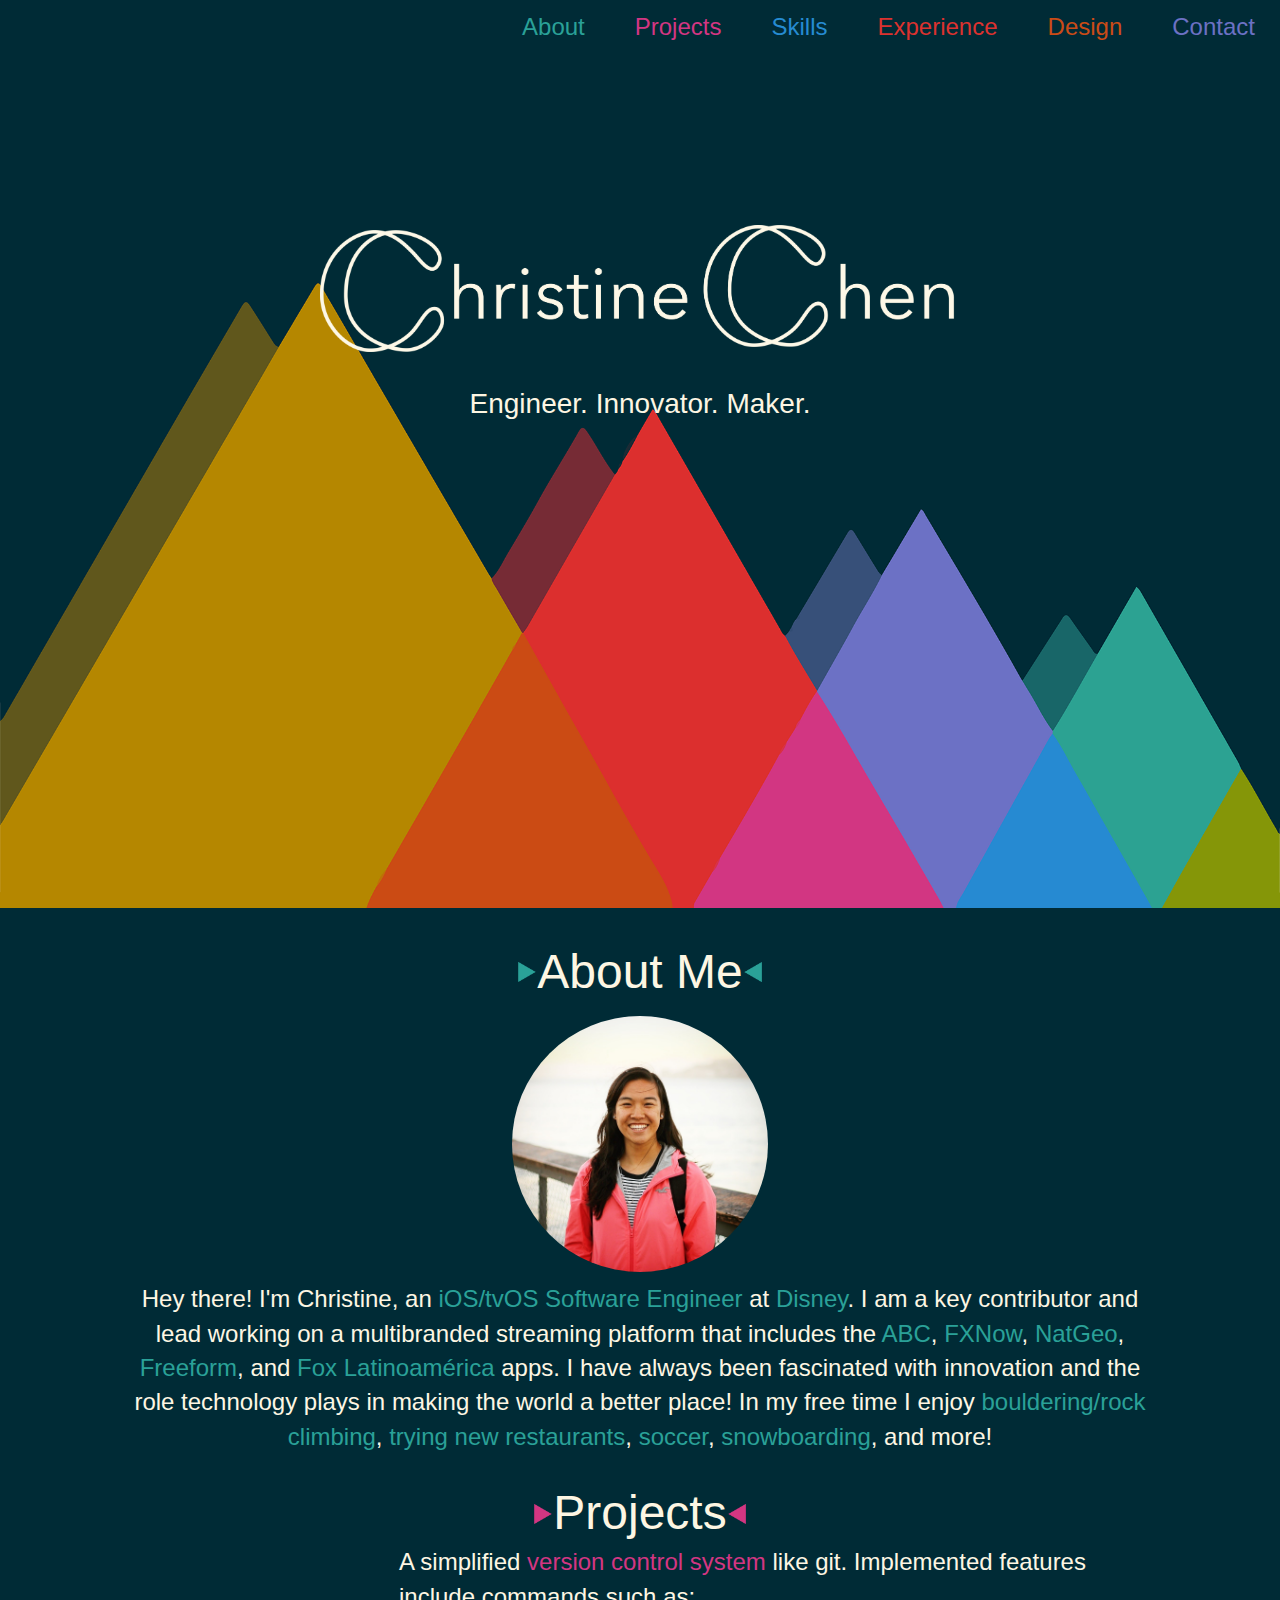
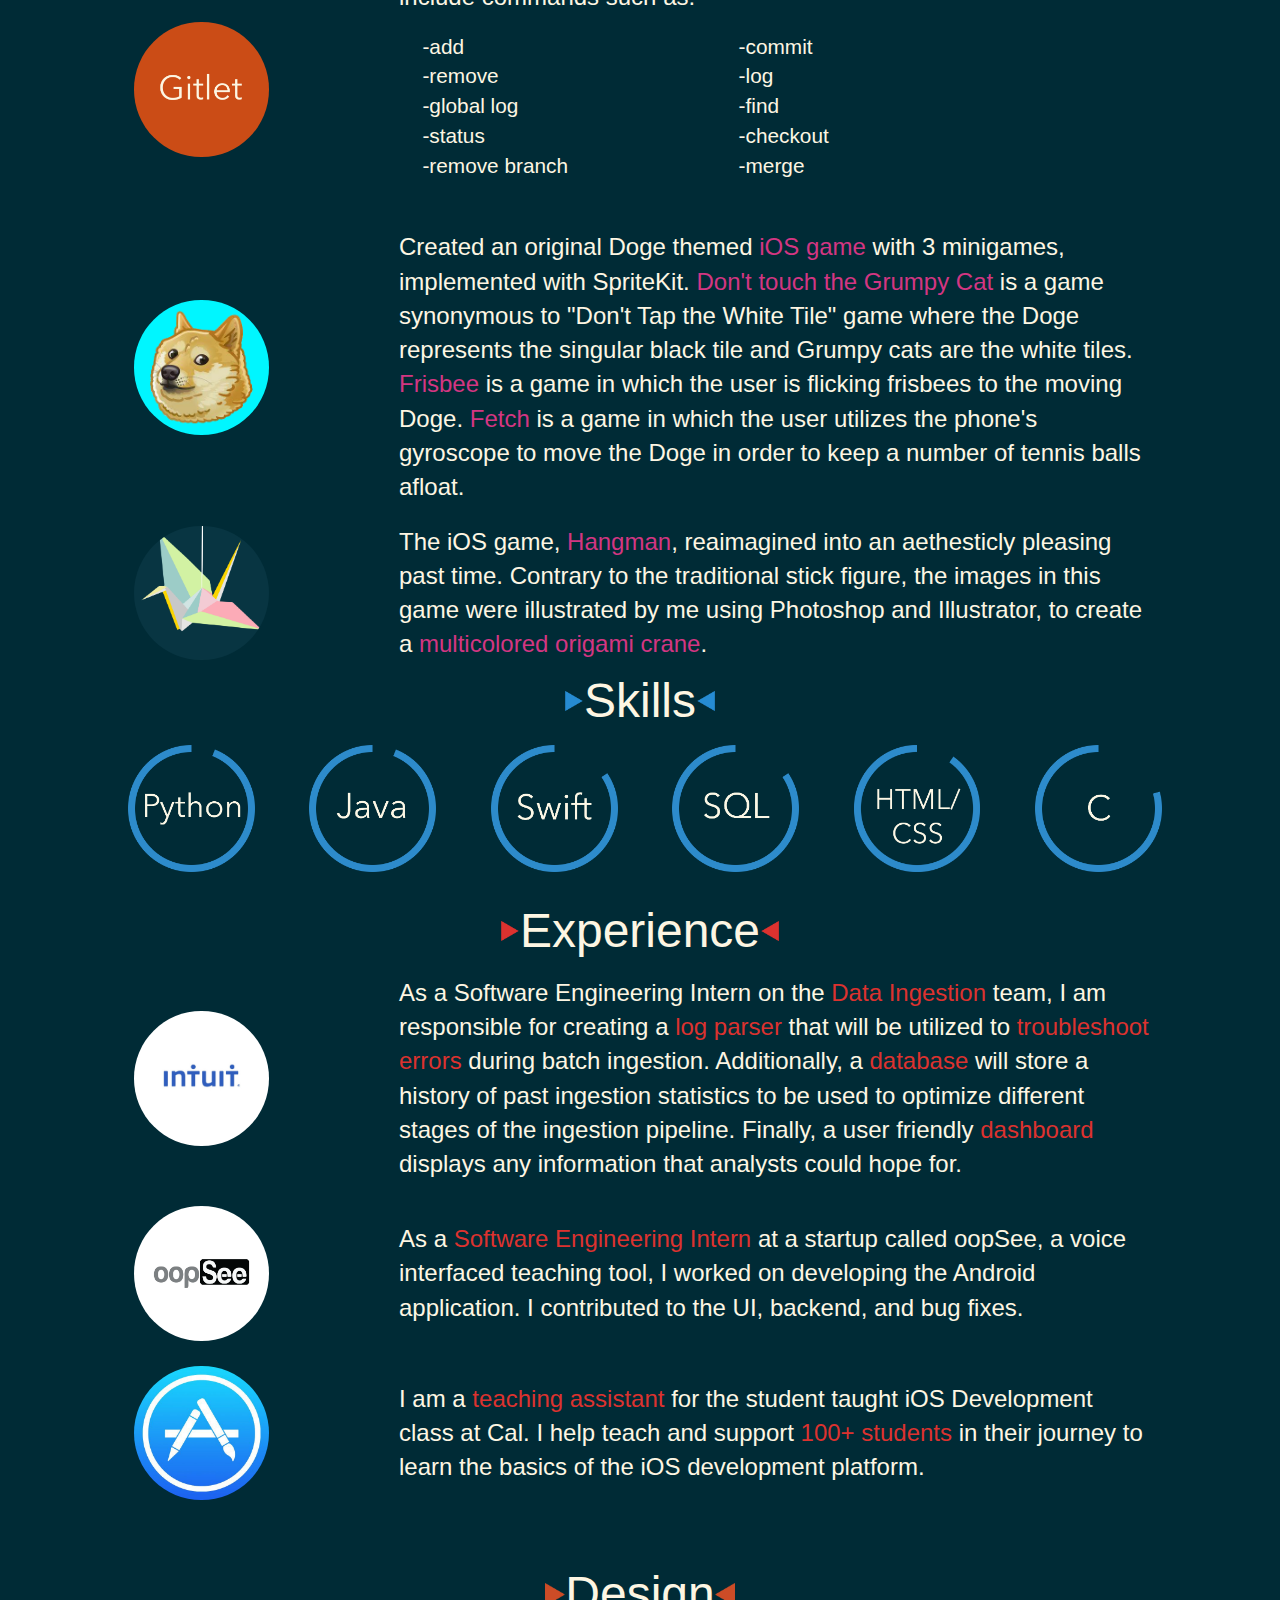
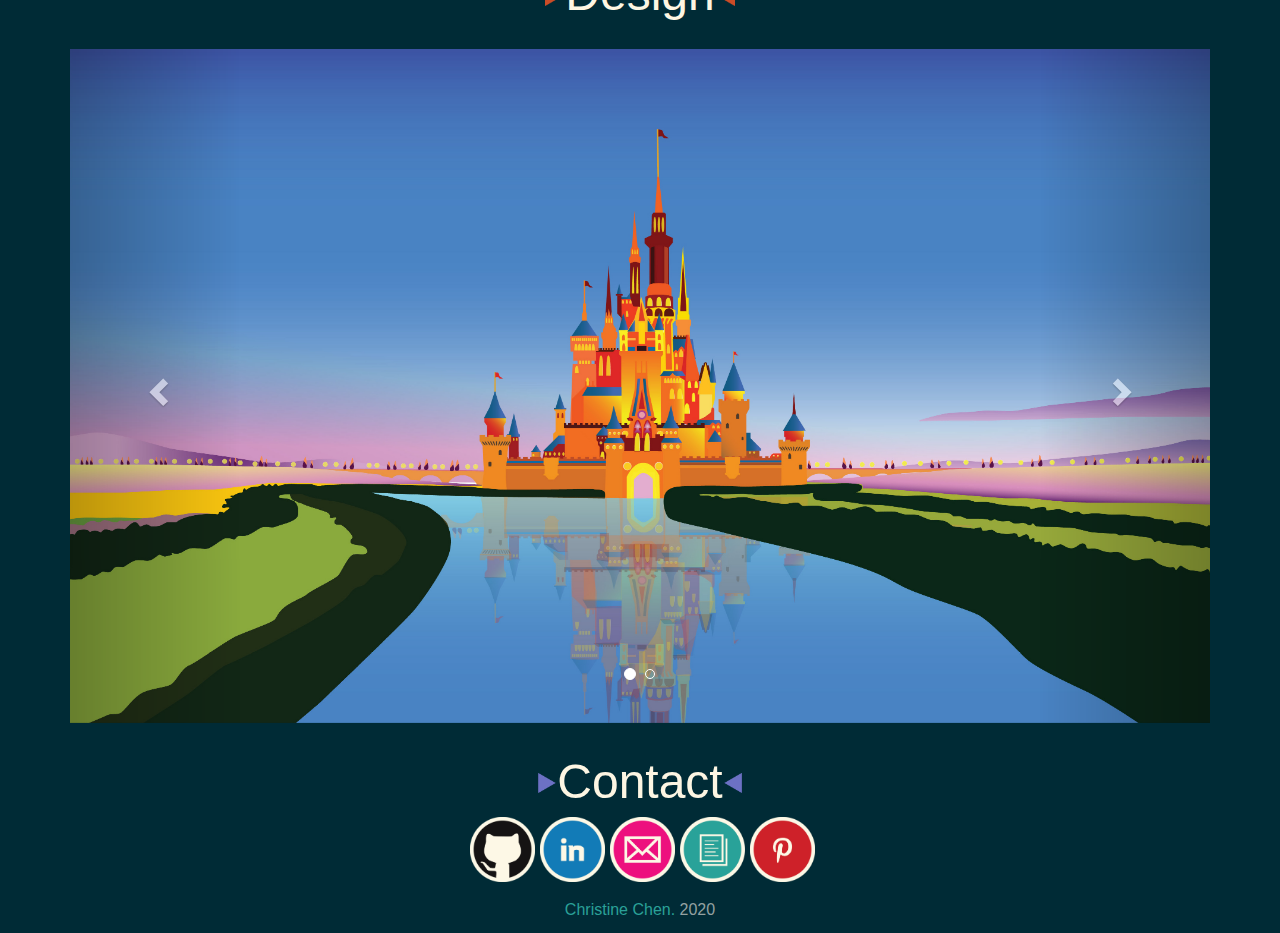
==== commit d3b09111: "updated about me again" ====
--- a/index.html
+++ b/index.html
@@ -51,7 +51,7 @@
 				</tr>
 				<tr>
 					<td class = "aboutcontent">
-						Hey there! I'm Christine, an <span>iOS/tvOS Software Engineer</span> at <span>Disney</span>. I am a key contributor and leader working on a multibranded streaming platform that includes the <span>ABC</span>, <span>FXNow</span>, <span>NatGeo</span>, <span>Freeform</span>, </span> and <span>Fox Latinoamérica</span> apps. I have always been fascinated with innovation and the role technology plays in making the world a better place! In my free time I enjoy <span>bouldering/rock climbing</span>, <span>trying new restaurants</span>, <span>soccer</span>, <span>snowboarding</span>, and more! 
+						Hey there! I'm Christine, an <span>iOS/tvOS Software Engineer</span> at <span>Disney</span>. I am a key contributor and lead working on a multibranded streaming platform that includes the <span>ABC</span>, <span>FXNow</span>, <span>NatGeo</span>, <span>Freeform</span>, </span> and <span>Fox Latinoamérica</span> apps. I have always been fascinated with innovation and the role technology plays in making the world a better place! In my free time I enjoy <span>bouldering/rock climbing</span>, <span>trying new restaurants</span>, <span>soccer</span>, <span>snowboarding</span>, and more! 
 					</td>
 				</tr>
 			</table>
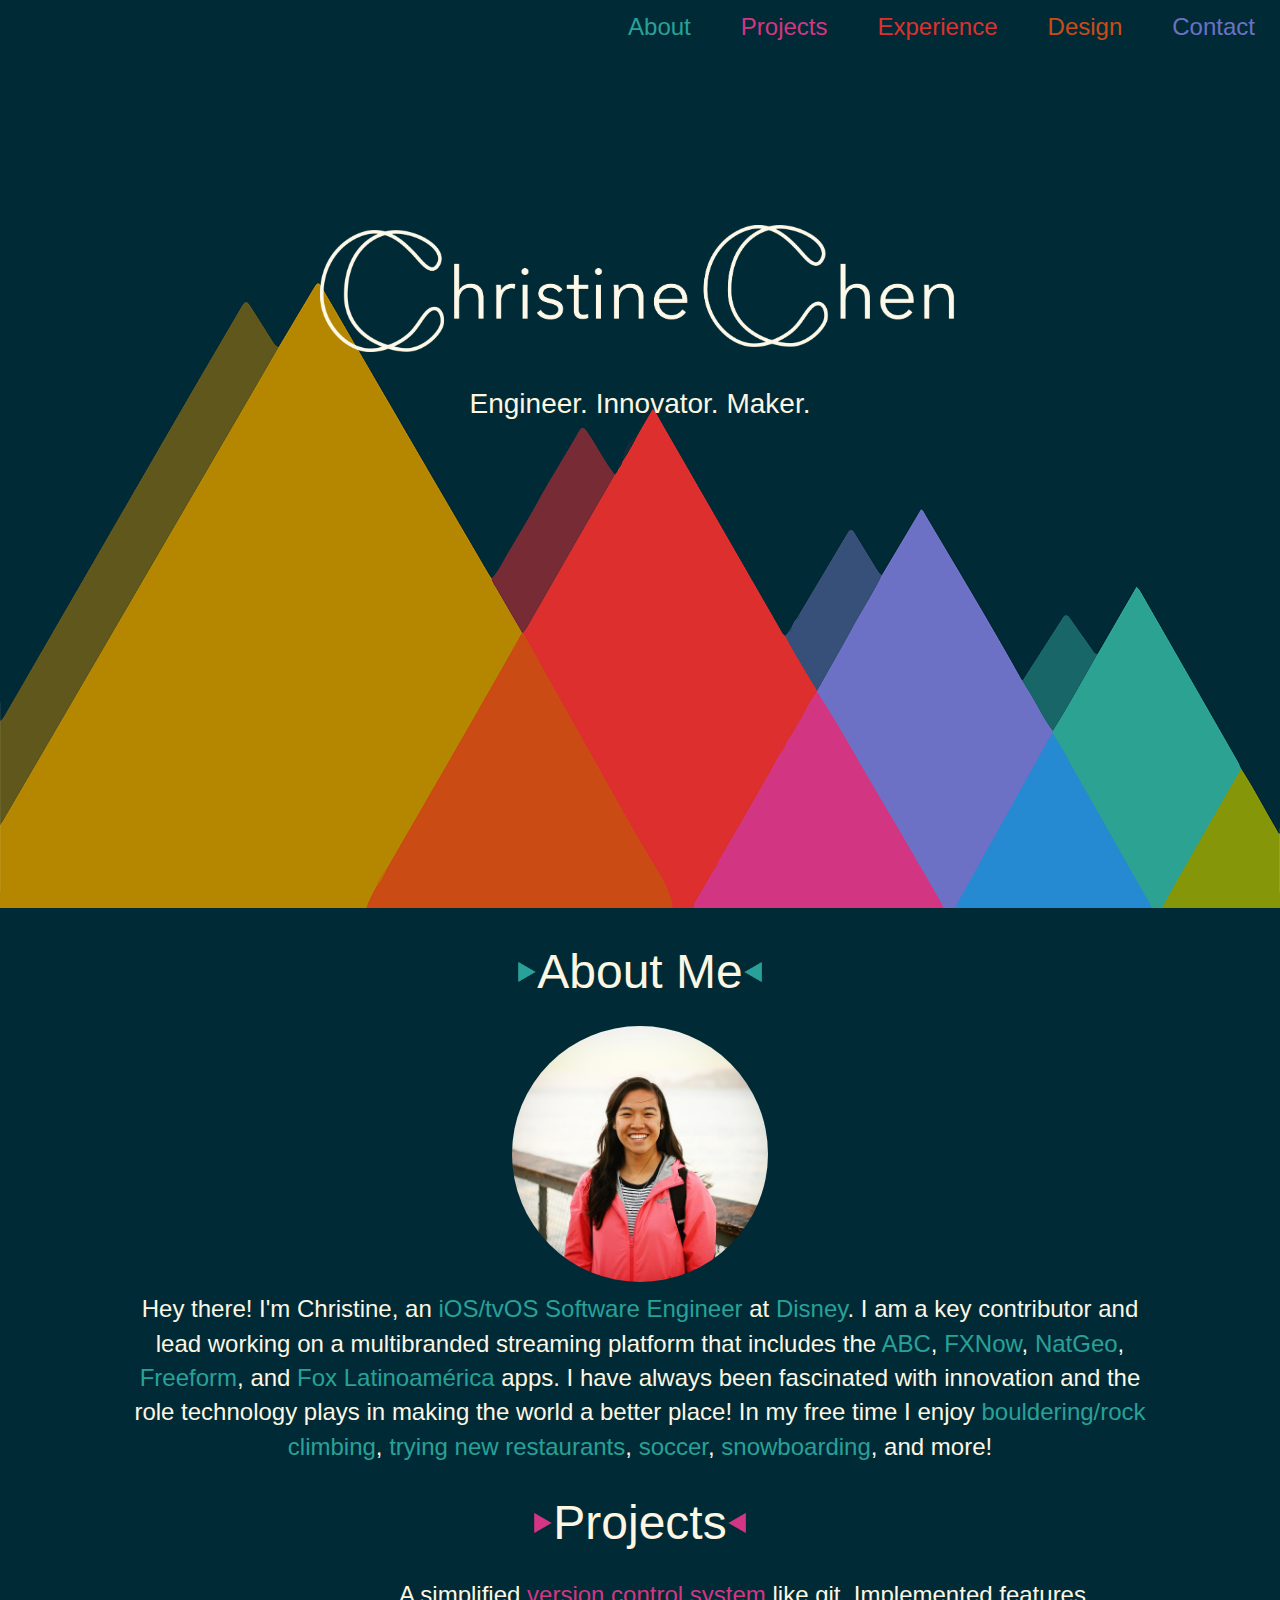
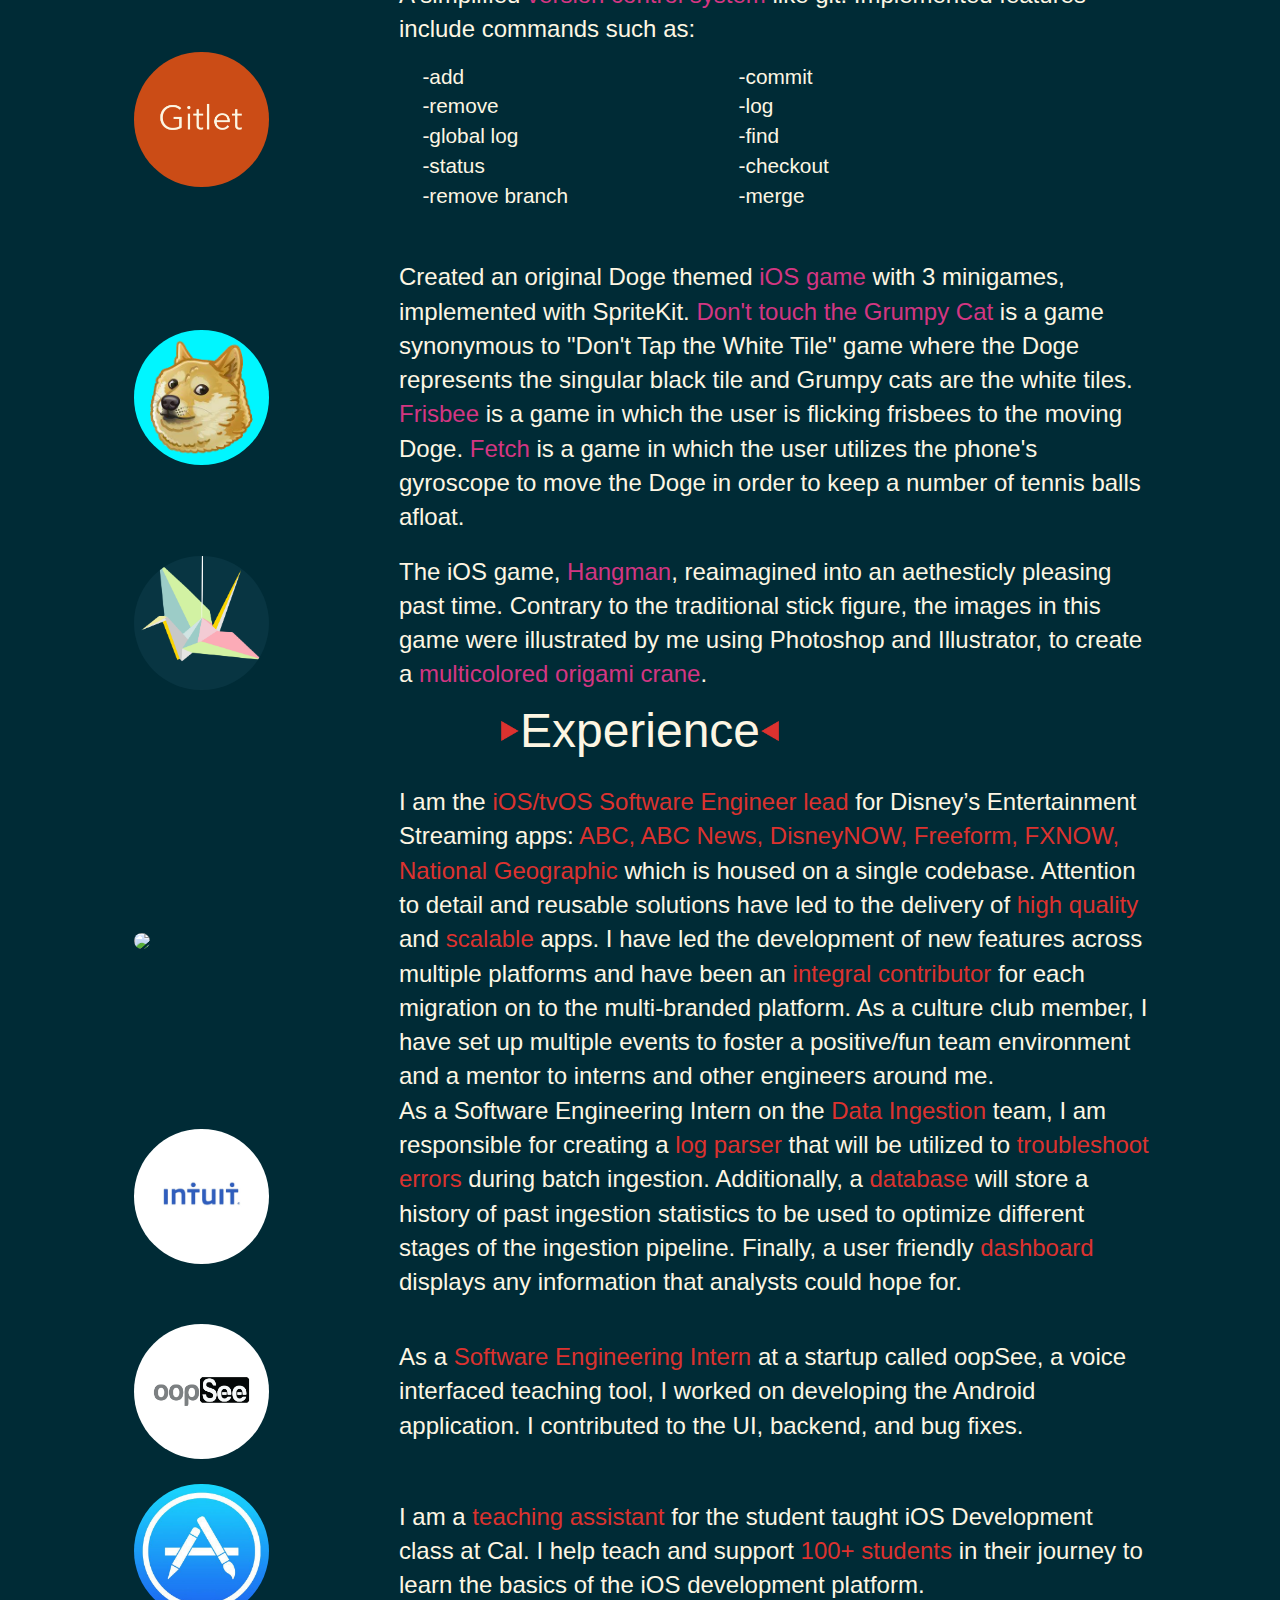
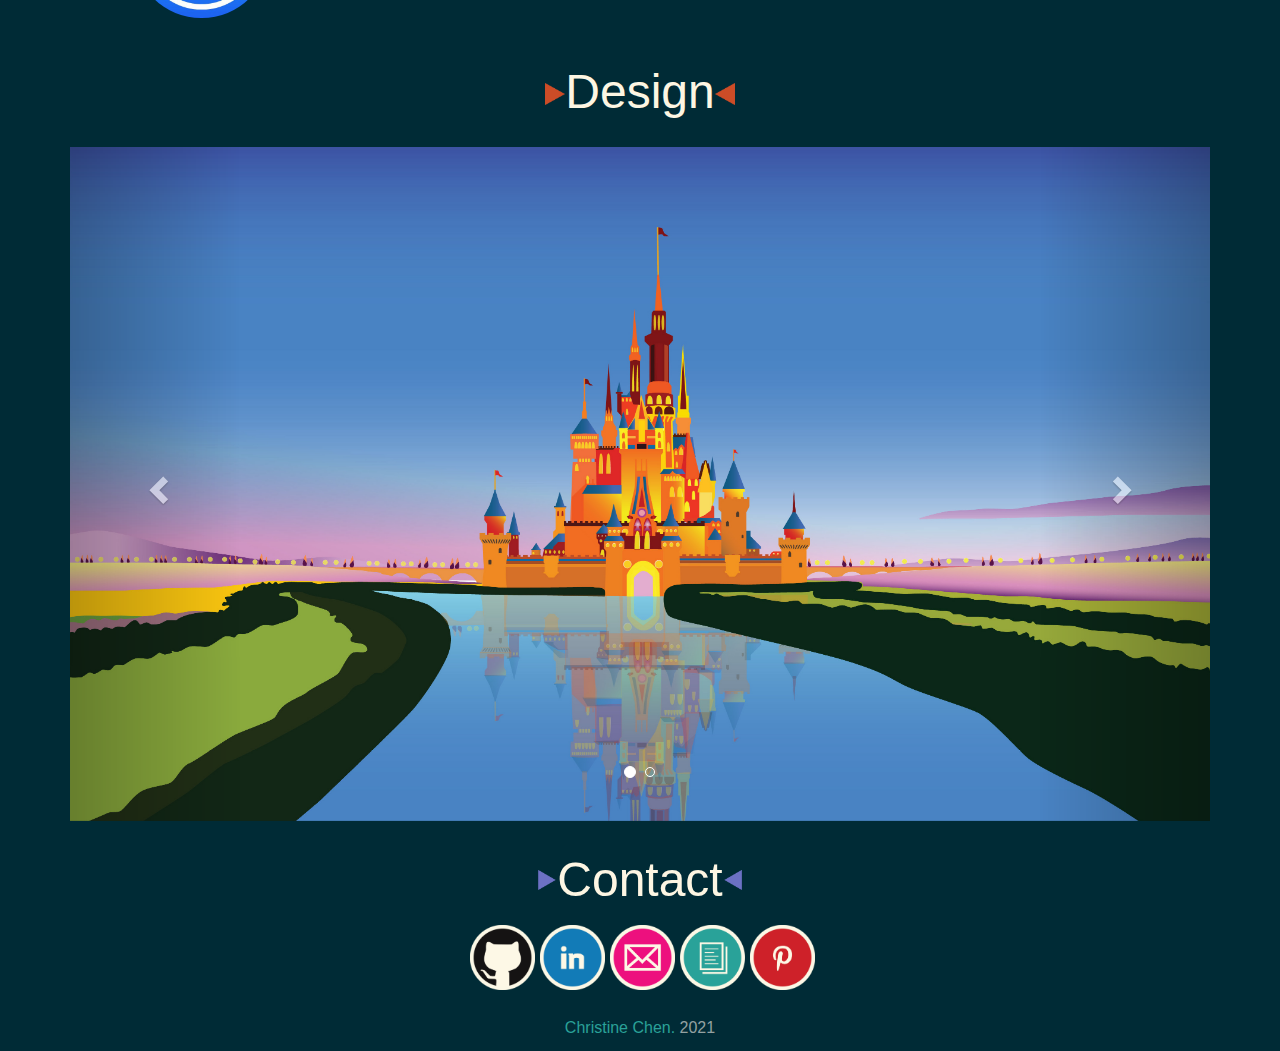
==== commit 43729fd5: "update 2021 and remove skills until new assets can be made" ====
--- a/index.html
+++ b/index.html
@@ -18,7 +18,7 @@
 						<li><a href="#Contact" class="contact">Contact</a></li>
 						<li><a href="#Design" class="design">Design</a></li>
 						<li><a href="#Experiences" class="experiences">Experience</a></li>
-						<li><a href="#Skills" class="skills">Skills</a></li>
+						<!-- <li><a href="#Skills" class="skills">Skills</a></li> -->
 						<li><a href = "#Projects" class = "projects">Projects</a></li>
 					  	<li><a href="#About" class="about">About</a></li>
 					</ul>
@@ -132,7 +132,7 @@
 		</section>
 
 		<!-- skills -->
-		<section class = "skillz" id = "Skills">
+		<!-- <section class = "skillz" id = "Skills">
 			<table class = "skillstable">
 				<tr>
 					<td><img class = "blueT" src="images/blueR.png"></td>
@@ -147,10 +147,9 @@
 					<td><img class = "python" src="images/swift.png"></td>
 					<td><img class = "python" src="images/sql.png"></td>
 					<td><img class = "python" src="images/css.png"></td>
-					<td><img class = "python" src="images/C.png"></td>
-				</tr>
-			</table>
-		</section>
+				</tr>
+			</table>
+		</section> -->
 
 		<!-- experience -->
 		<section class = "experiencez" id = "Experiences">
@@ -162,6 +161,15 @@
 				</tr>
 			</table>
 			<table class = "experienceIcons">
+				<tr>
+					<td>
+						<img class="disney" src="images/disney.jpg">
+					</td>
+					<td class="disneycontent">
+						I am the <span>iOS/tvOS Software Engineer lead</span> for Disney’s Entertainment Streaming apps: <span>ABC, ABC News, DisneyNOW, Freeform, FXNOW, National Geographic</span> which is housed on a single codebase. Attention to detail and reusable solutions have led to the delivery of <span>high quality</span> and <span>scalable</span> apps. I have led the development of new features across multiple platforms and have been an <span>integral contributor</span> for each migration on to the multi-branded platform.  As a culture club member, I have set up multiple events to foster a positive/fun team environment and a mentor to interns and other engineers around me.
+					</td>
+				</tr>
+
 				<tr>
 					<td>
 						<a href="https://github.com/christine-chen/lumberjack">
@@ -311,7 +319,7 @@
 
 		<section>
 			<div class = "end">
-				<span class = "bottomName"> Christine Chen. <span class = "year">2020</span></span>
+				<span class = "bottomName"> Christine Chen. <span class = "year">2021</span></span>
 			</div>
 		</section>
 
--- a/style.css
+++ b/style.css
@@ -192,14 +192,14 @@
 
 .tealT {
     padding-top: 30px;
-    padding-bottom: 10px;
+    padding-bottom: 20px;
     width: 20px;
     height: auto;
 }
 
 .aboutmeTitle {
     padding-top: 30px;
-    padding-bottom: 10px;
+    padding-bottom: 20px;
     color:#fdf6e3;
     font-size: 3.0rem;
     
@@ -243,7 +243,7 @@
     color:#fdf6e3;
     font-size: 3rem;
     text-align: center;
-    padding-bottom: 0;
+    padding-bottom: 20px;
 }
 
 .projectstable {
@@ -254,6 +254,7 @@
 
 .pinkT {
     padding-top: 25px;
+    padding-bottom: 20px;
     width: 20px;
     height: auto;
 }
@@ -291,6 +292,7 @@
     position: relative;
     padding-left: 15px;
     padding-right: 10%;
+    padding-top: 5px;
     width: 70%;
     top: -35px;
     color: #fdf6e3;
@@ -375,7 +377,7 @@
 
 .skillsTitle {
     padding-top: 25px;
-    padding-bottom: 10px;
+    padding-bottom: 20px;
     color:#fdf6e3;
     font-size: 3rem;
     text-align: center;
@@ -390,7 +392,7 @@
 
 .blueT {
     padding-top: 25px;
-    padding-bottom: 10px;
+    padding-bottom: 20px;
     width: 20px;
     height: auto;
 }
@@ -415,7 +417,7 @@
 
 .experienceTitle{
     padding-top: 25px;
-    padding-bottom: 10px;
+    padding-bottom: 20px;
     color:#fdf6e3;
     font-size: 3rem;
     text-align: center;
@@ -434,9 +436,28 @@
 
 .redT {
     padding-top: 25px;
-    padding-bottom: 10px;
+    padding-bottom: 20px;
     width: 20px;
     height: auto;
+}
+
+.disney {
+    margin-left: 35%;
+    position: relative;
+    width: 35%;
+    height: auto;
+    border-radius: 50%;
+}
+
+.disneycontent {
+    font-size: 1.5rem;
+    margin-left: 0;
+    position: relative;
+    padding-left: 15px;
+    padding-right: 10%;
+    width: 70%;
+    height: 45%;
+    color: #fdf6e3;
 }
 
 .intuit {
@@ -513,13 +534,11 @@
 /*design*/
 
 .designtable {
-    /*padding-top: 20px;*/
     left: 0;
     margin: 0px auto;
 }
 
 .designTitle {
-    padding-top: 20px;
     padding-bottom: 20px;
     font-size: 3rem;
     text-align: center;
@@ -527,7 +546,6 @@
 }
 
 .orangeT {
-    padding-top: 20px;
     padding-bottom: 20px;
     width: 20px;
     height: auto;
@@ -556,17 +574,20 @@
 
 .contactMe {
     position: relative;
+    padding-bottom: 10px;
     top: 75%;
 }
 
 .purpleT {
     padding-top: 25px;
+    padding-bottom: 10px;
     width: 20px;
     height: auto;
 }
 
 .contactTitle {
     padding-top: 25px;
+    padding-bottom: 10px;
     font-size: 3rem;
     text-align: center;
     color: #fdf6e3;
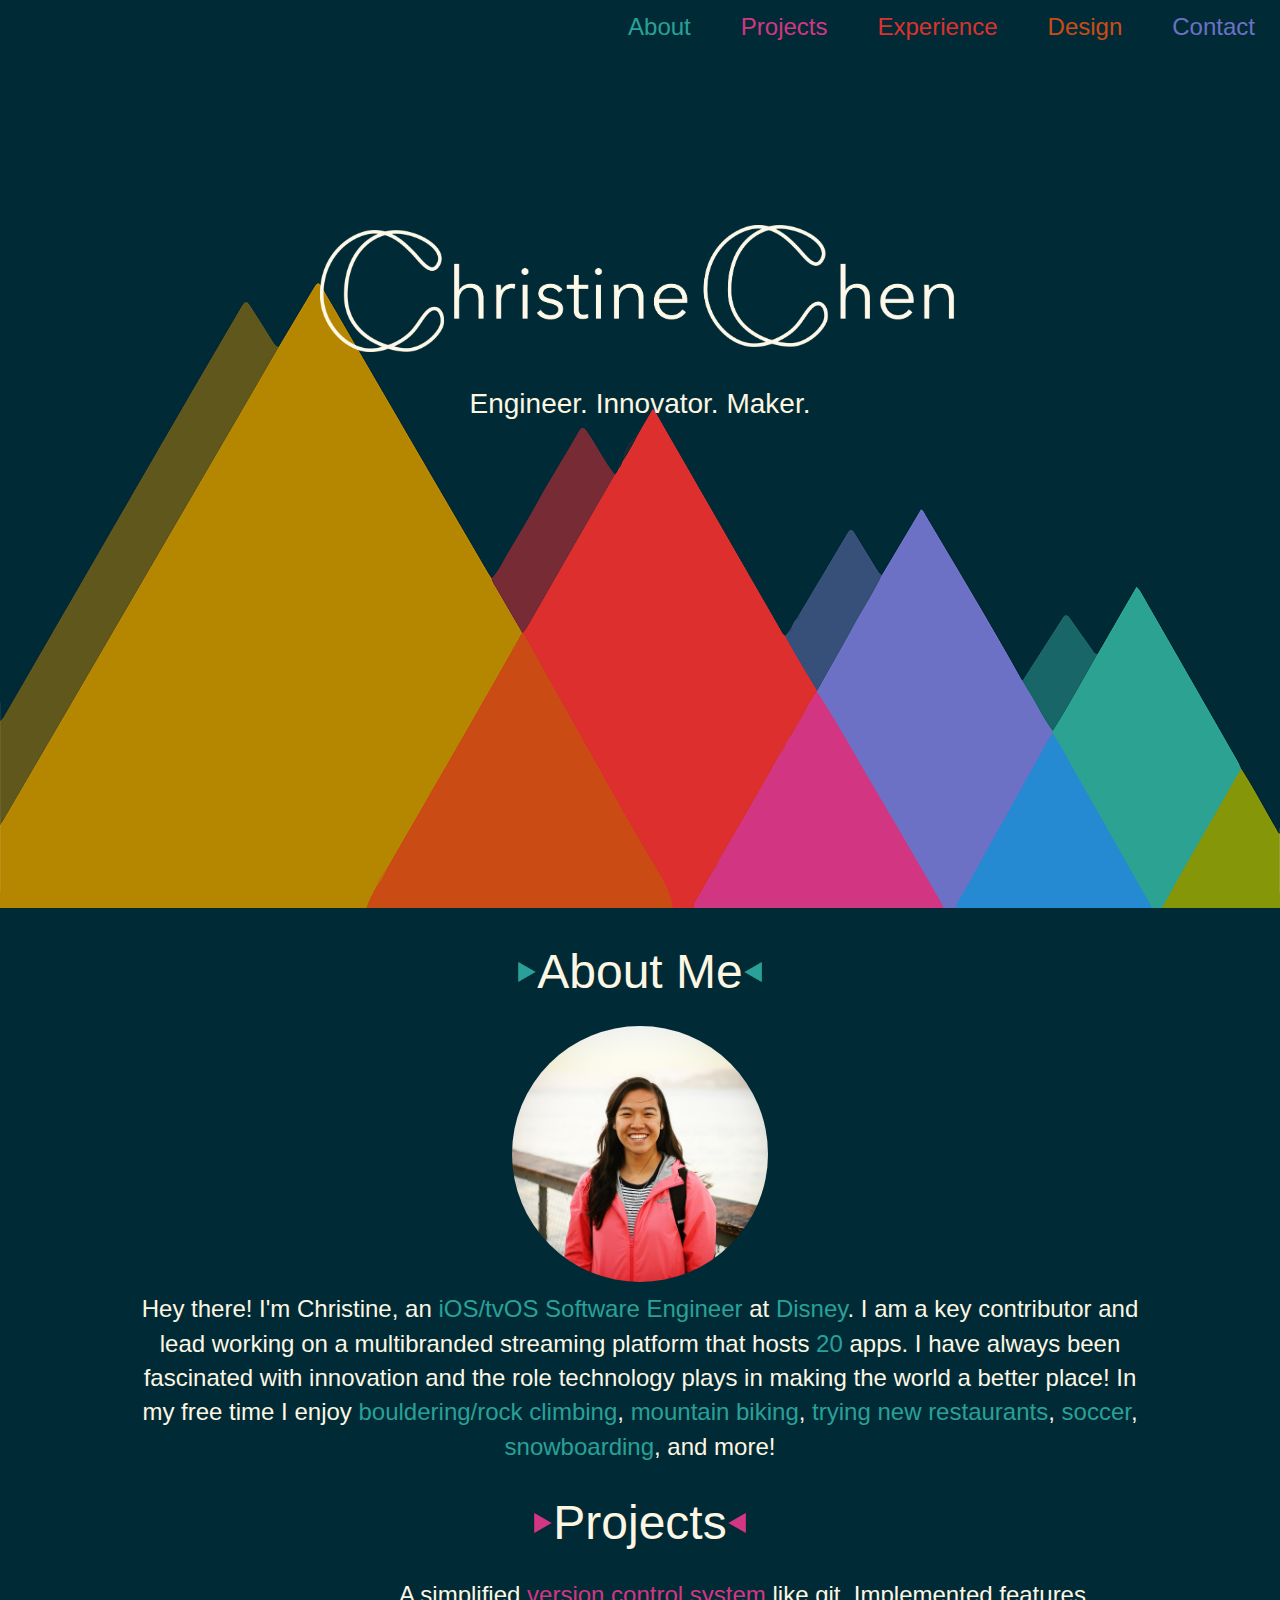
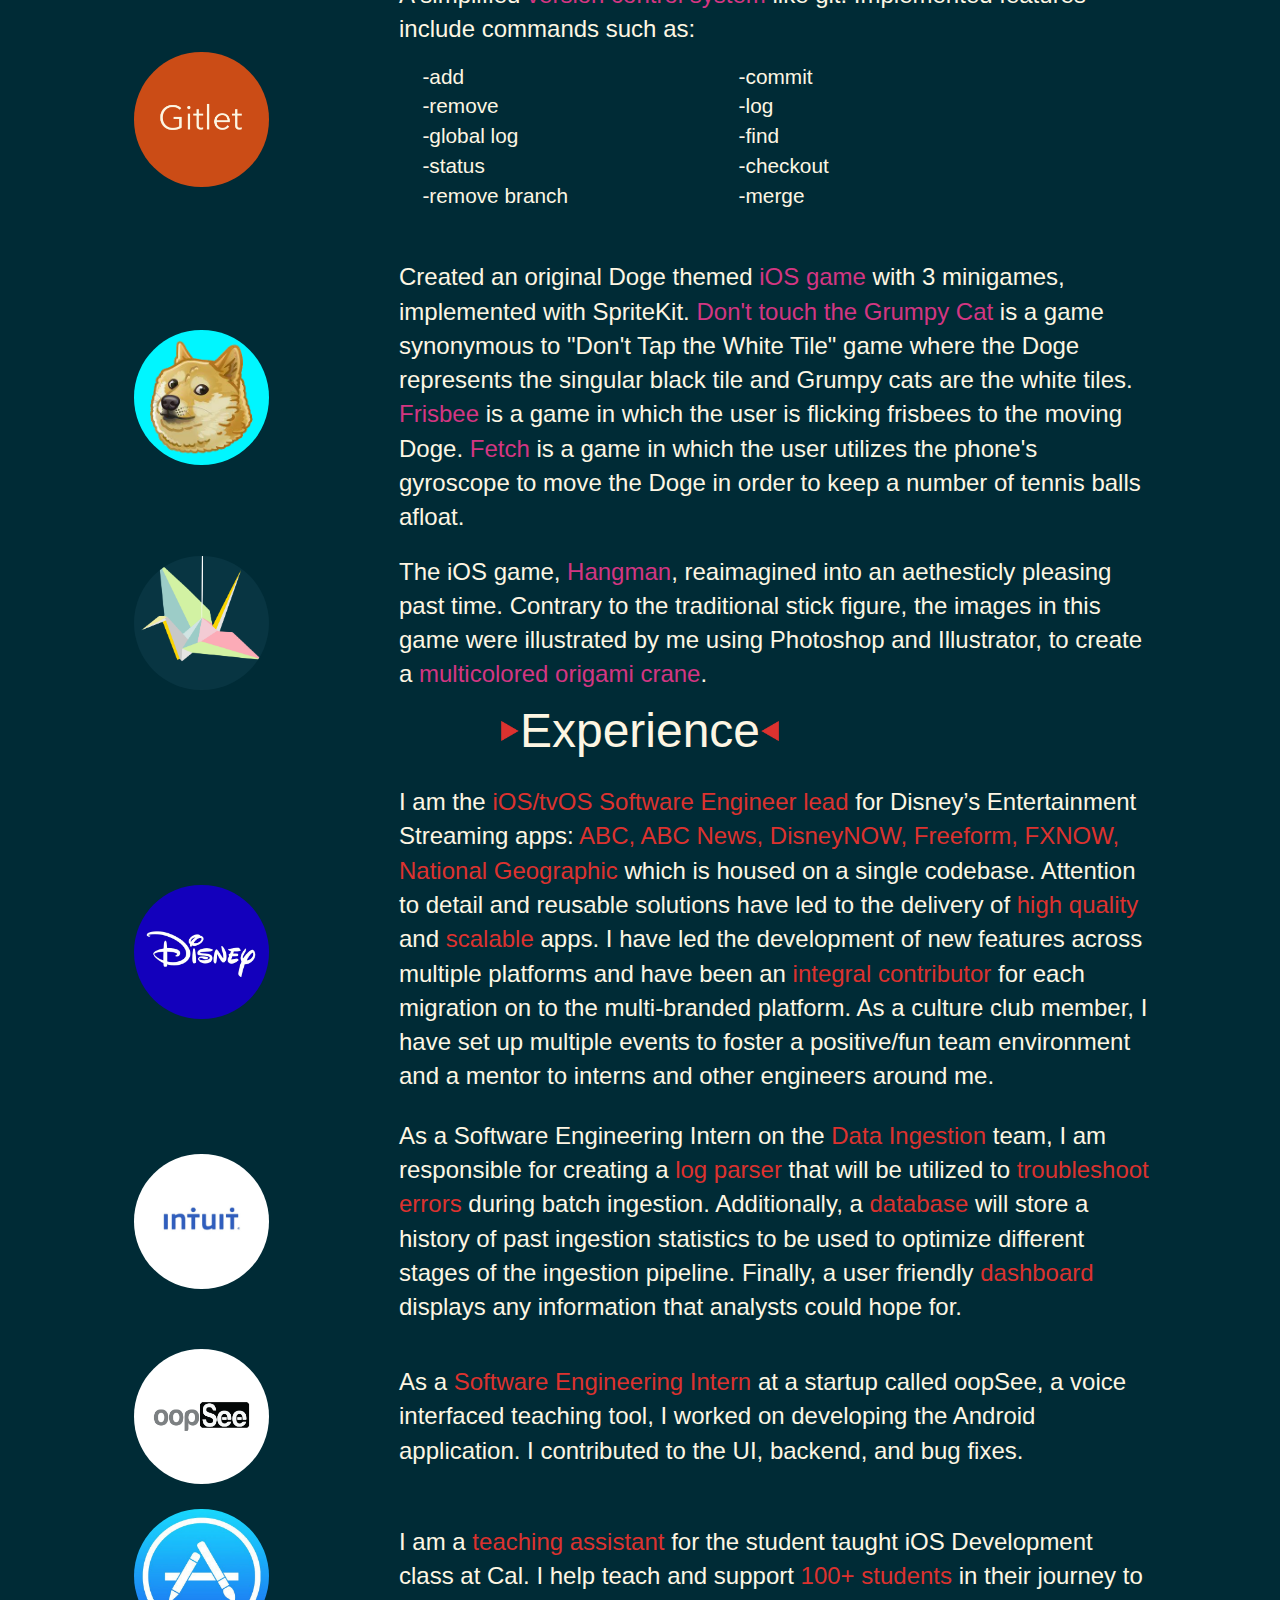
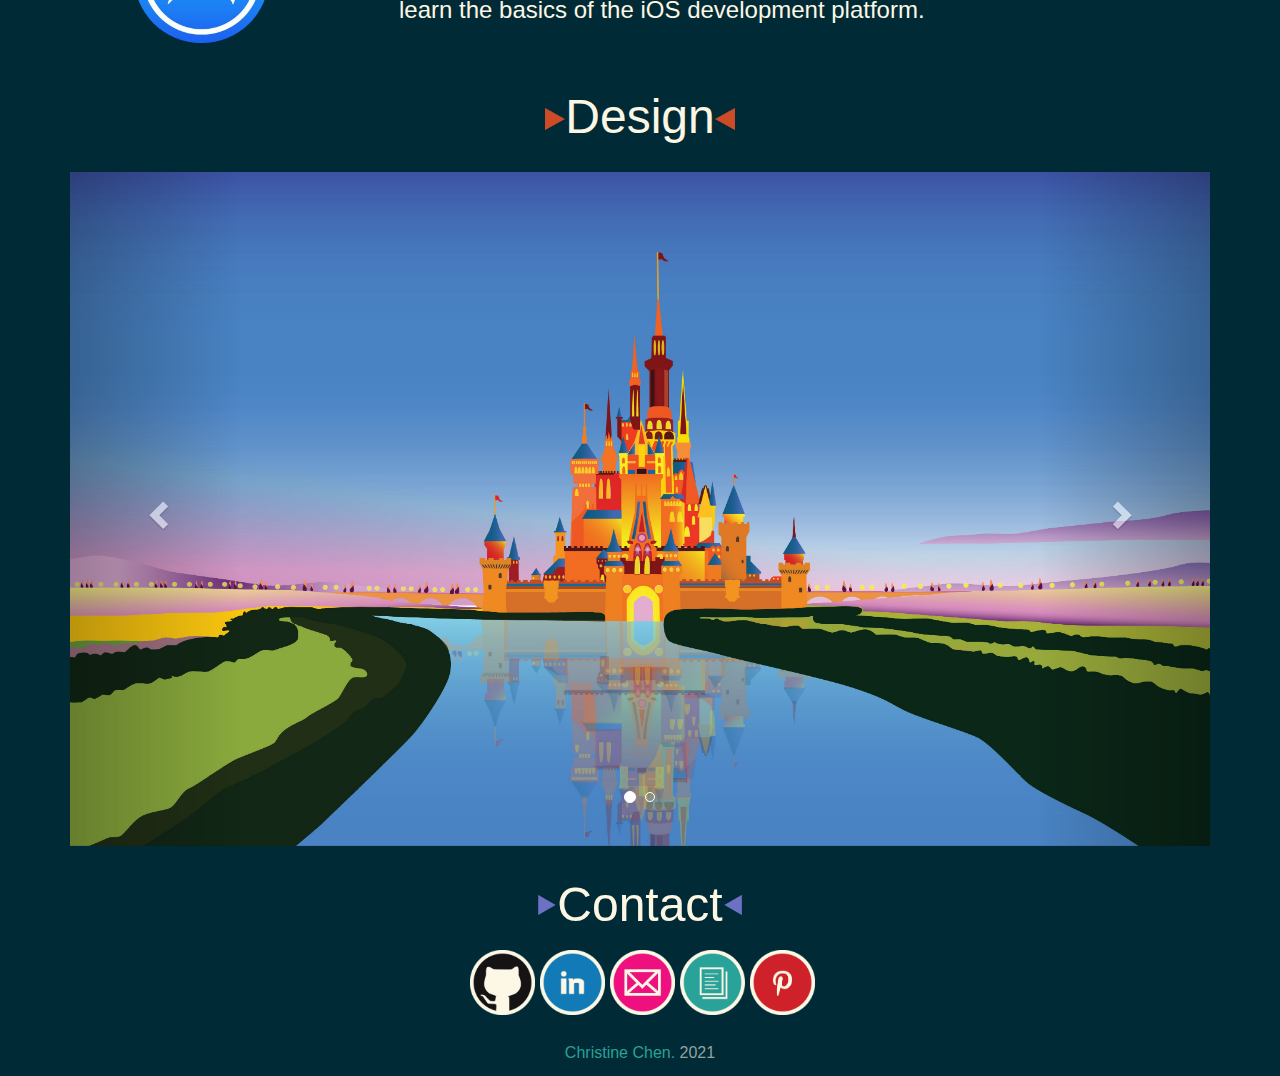
==== commit 94050a9f: "update about me and add logo to experiences" ====
--- a/index.html
+++ b/index.html
@@ -51,7 +51,7 @@
 				</tr>
 				<tr>
 					<td class = "aboutcontent">
-						Hey there! I'm Christine, an <span>iOS/tvOS Software Engineer</span> at <span>Disney</span>. I am a key contributor and lead working on a multibranded streaming platform that includes the <span>ABC</span>, <span>FXNow</span>, <span>NatGeo</span>, <span>Freeform</span>, </span> and <span>Fox Latinoamérica</span> apps. I have always been fascinated with innovation and the role technology plays in making the world a better place! In my free time I enjoy <span>bouldering/rock climbing</span>, <span>trying new restaurants</span>, <span>soccer</span>, <span>snowboarding</span>, and more! 
+						Hey there! I'm Christine, an <span>iOS/tvOS Software Engineer</span> at <span>Disney</span>. I am a key contributor and lead working on a multibranded streaming platform that hosts <span>20</span> apps. I have always been fascinated with innovation and the role technology plays in making the world a better place! In my free time I enjoy <span>bouldering/rock climbing</span>, <span>mountain biking</span>, <span>trying new restaurants</span>, <span>soccer</span>, <span>snowboarding</span>, and more! 
 					</td>
 				</tr>
 			</table>
--- a/style.css
+++ b/style.css
@@ -440,6 +440,9 @@
     width: 20px;
     height: auto;
 }
+.disneysection {
+    padding-bottom: 15px;
+}
 
 .disney {
     margin-left: 35%;
@@ -453,6 +456,7 @@
     font-size: 1.5rem;
     margin-left: 0;
     position: relative;
+    padding-bottom: 25px;
     padding-left: 15px;
     padding-right: 10%;
     width: 70%;
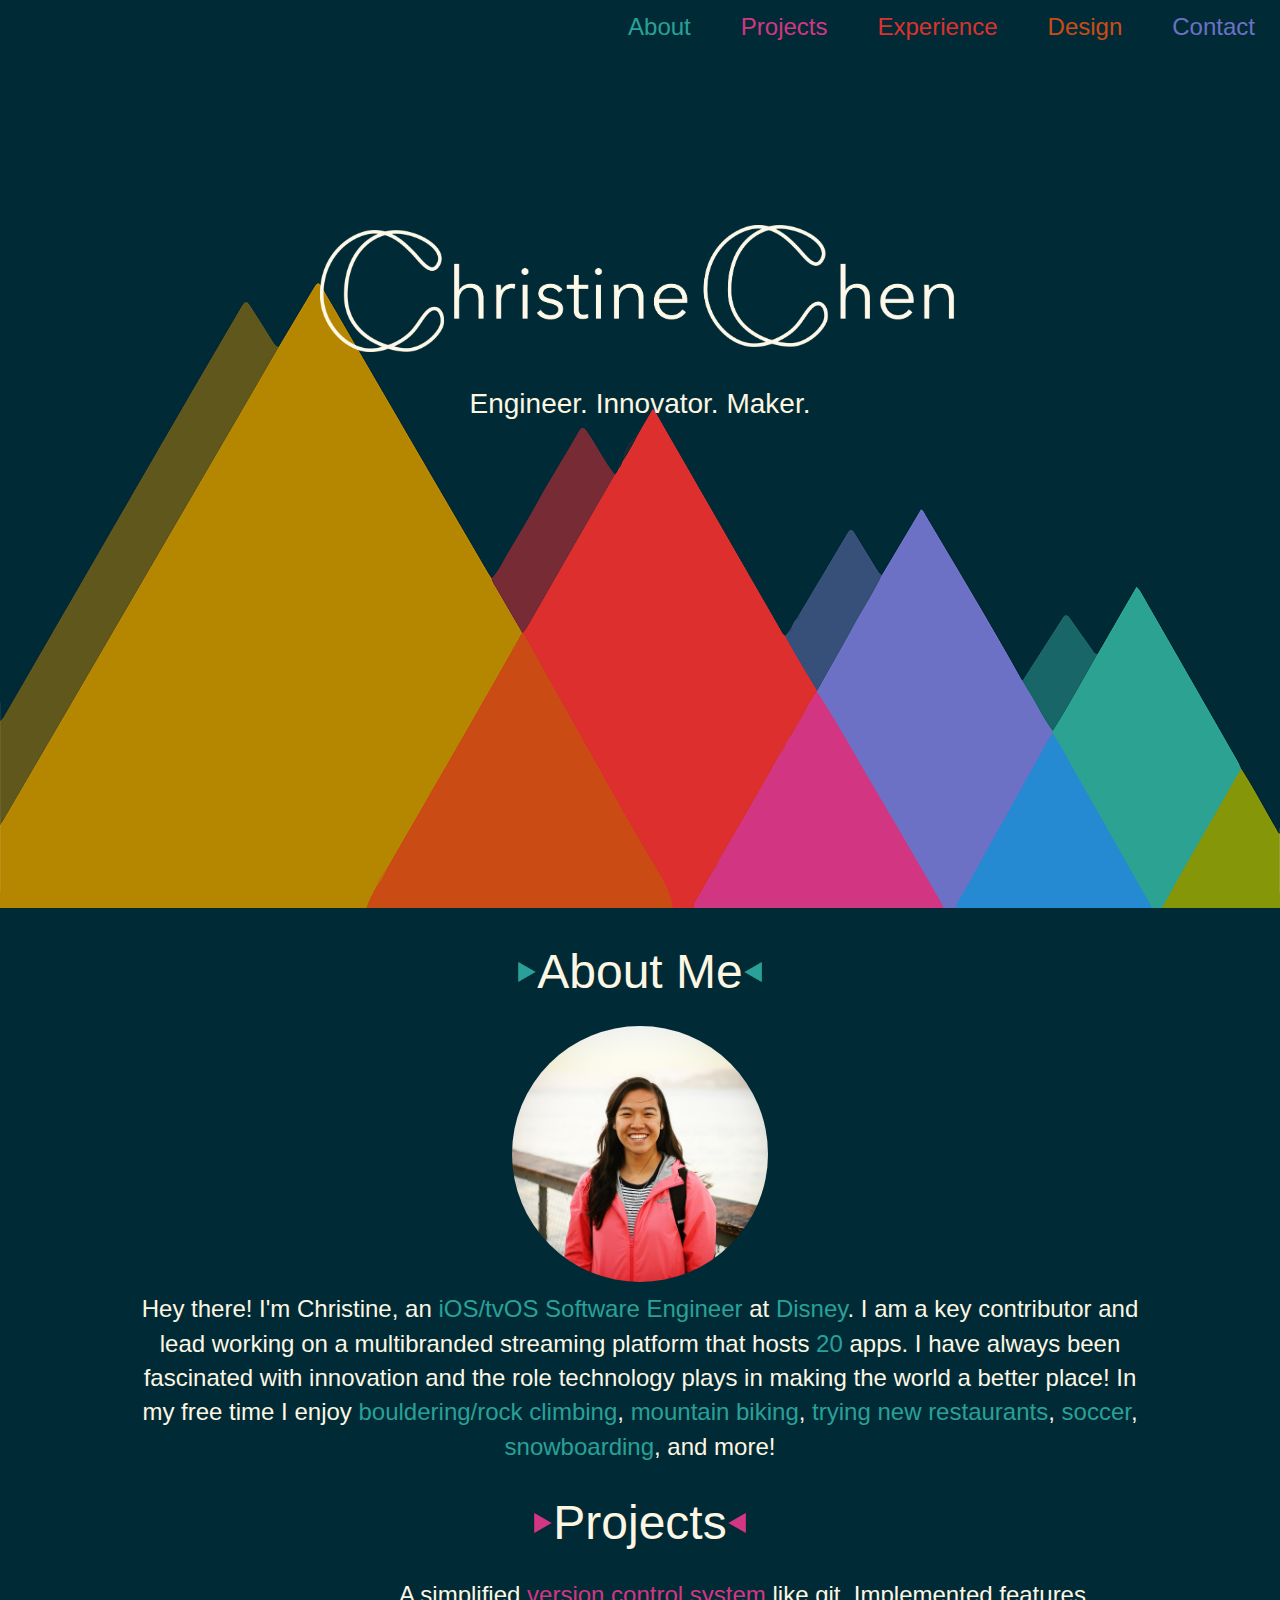
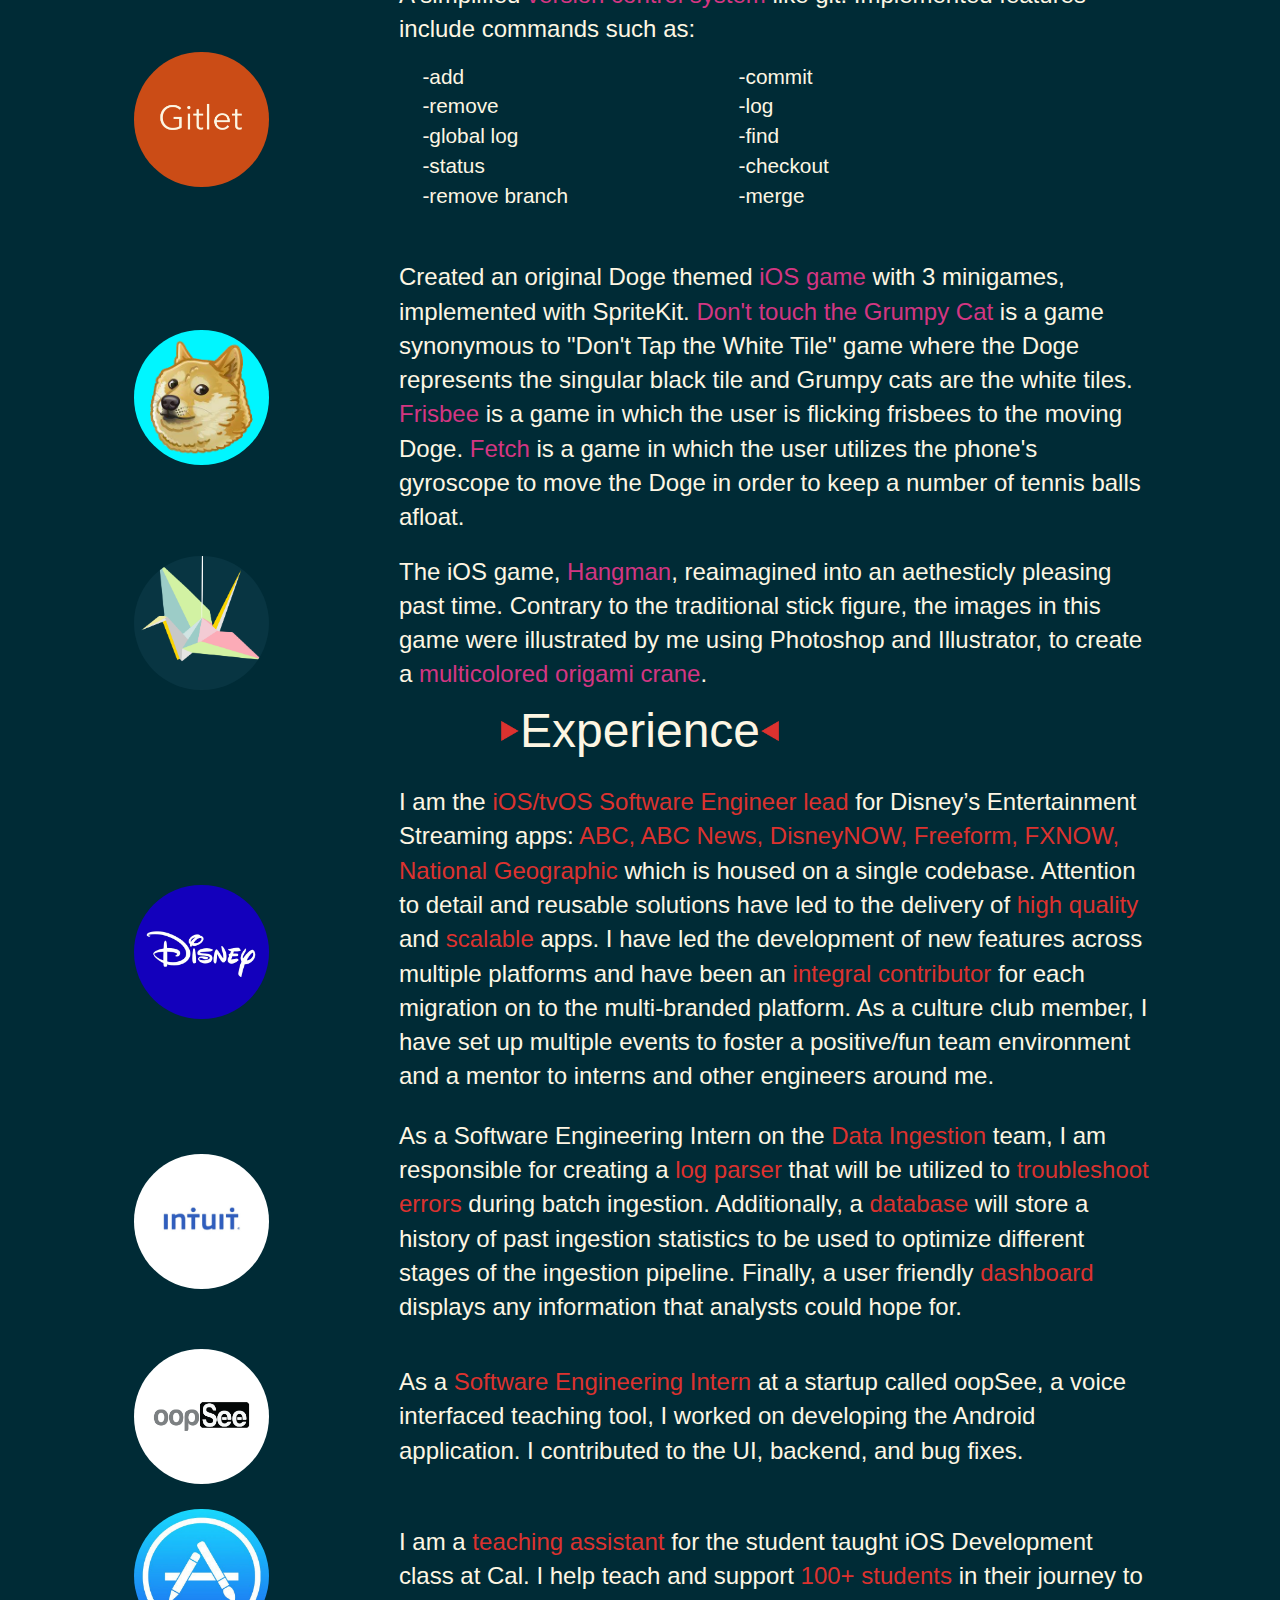
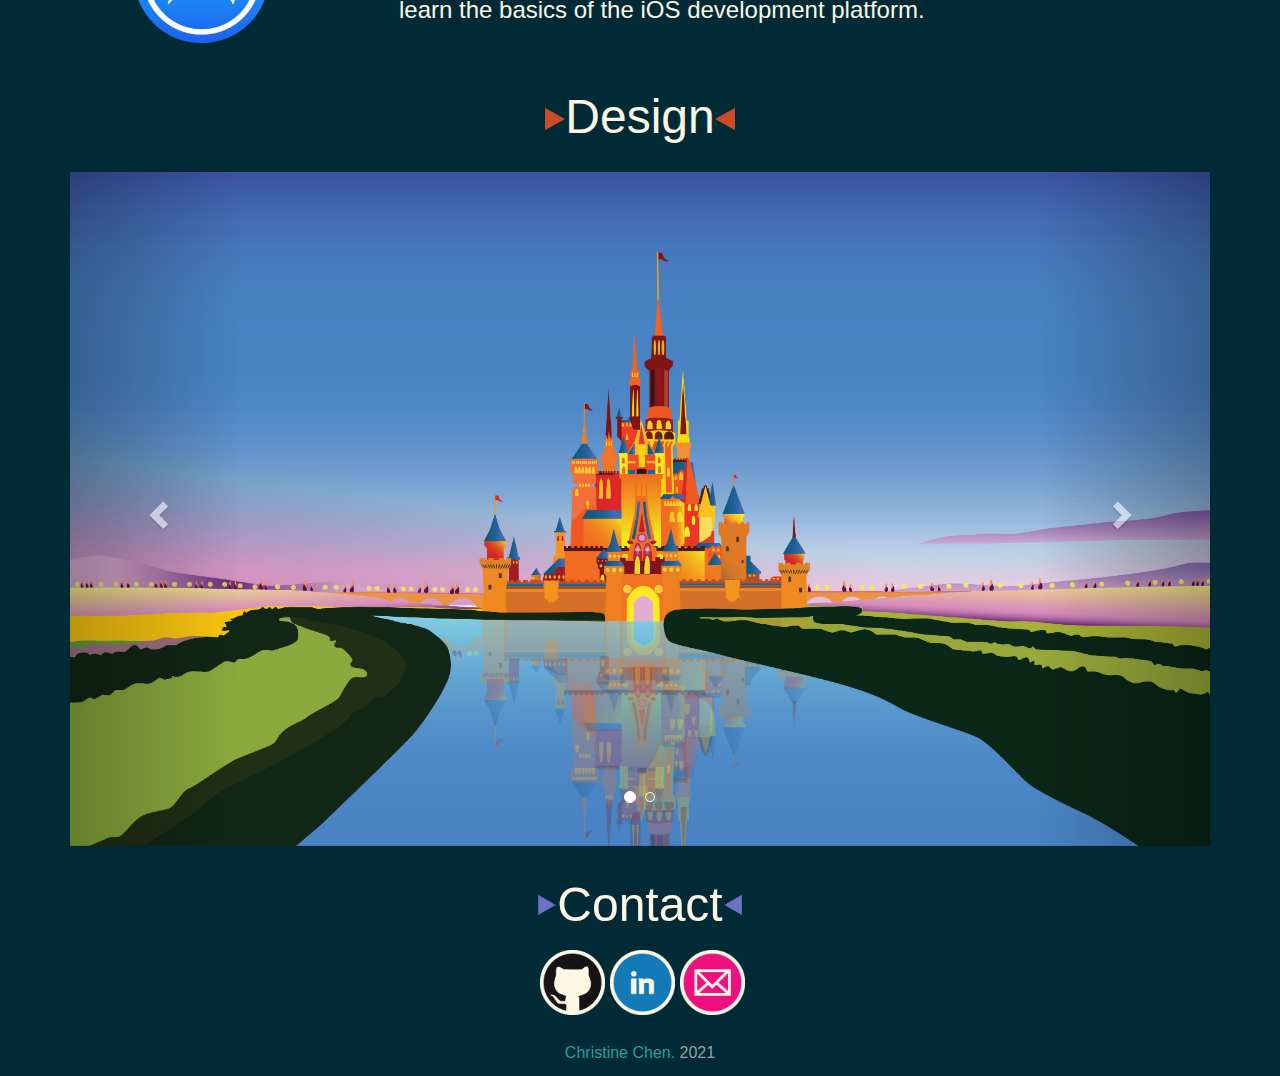
==== commit ab7aed1f: "updated contact info by removing resume and pinterest" ====
--- a/index.html
+++ b/index.html
@@ -294,7 +294,7 @@
 				    	</a>
 				    </td>
 				    <td>
-				    	<a href = "https://www.linkedin.com/in/christine-chen-a42981107">
+				    	<a href = "https://www.linkedin.com/in/christinechen17/">
 				    		<img class = "linkedin" src = "images/linkedin.png"/>
 				    	</a>
 				    </td>
@@ -303,16 +303,16 @@
 				    		<img class = "mail" src = "images/mail.png"/>
 				    	</a>
 				    </td>
-				    <td>
+				    <!-- <td>
 				    	<a href = "pdf/resume.pdf">
 				    		<img class = "resume" src = "images/resume.png"/>
 				    	</a>
-				    </td>
-				    <td>
+				    </td> -->
+				    <!-- <td>
 				    	<a href = "https://www.pinterest.com/christinechen17/">
 				    		<img class = "pinterest" src = "images/pinterest.png"/>
 				    	</a>
-				    </td>
+				    </td> -->
 			   </tr>
 			</table>
 		</section>
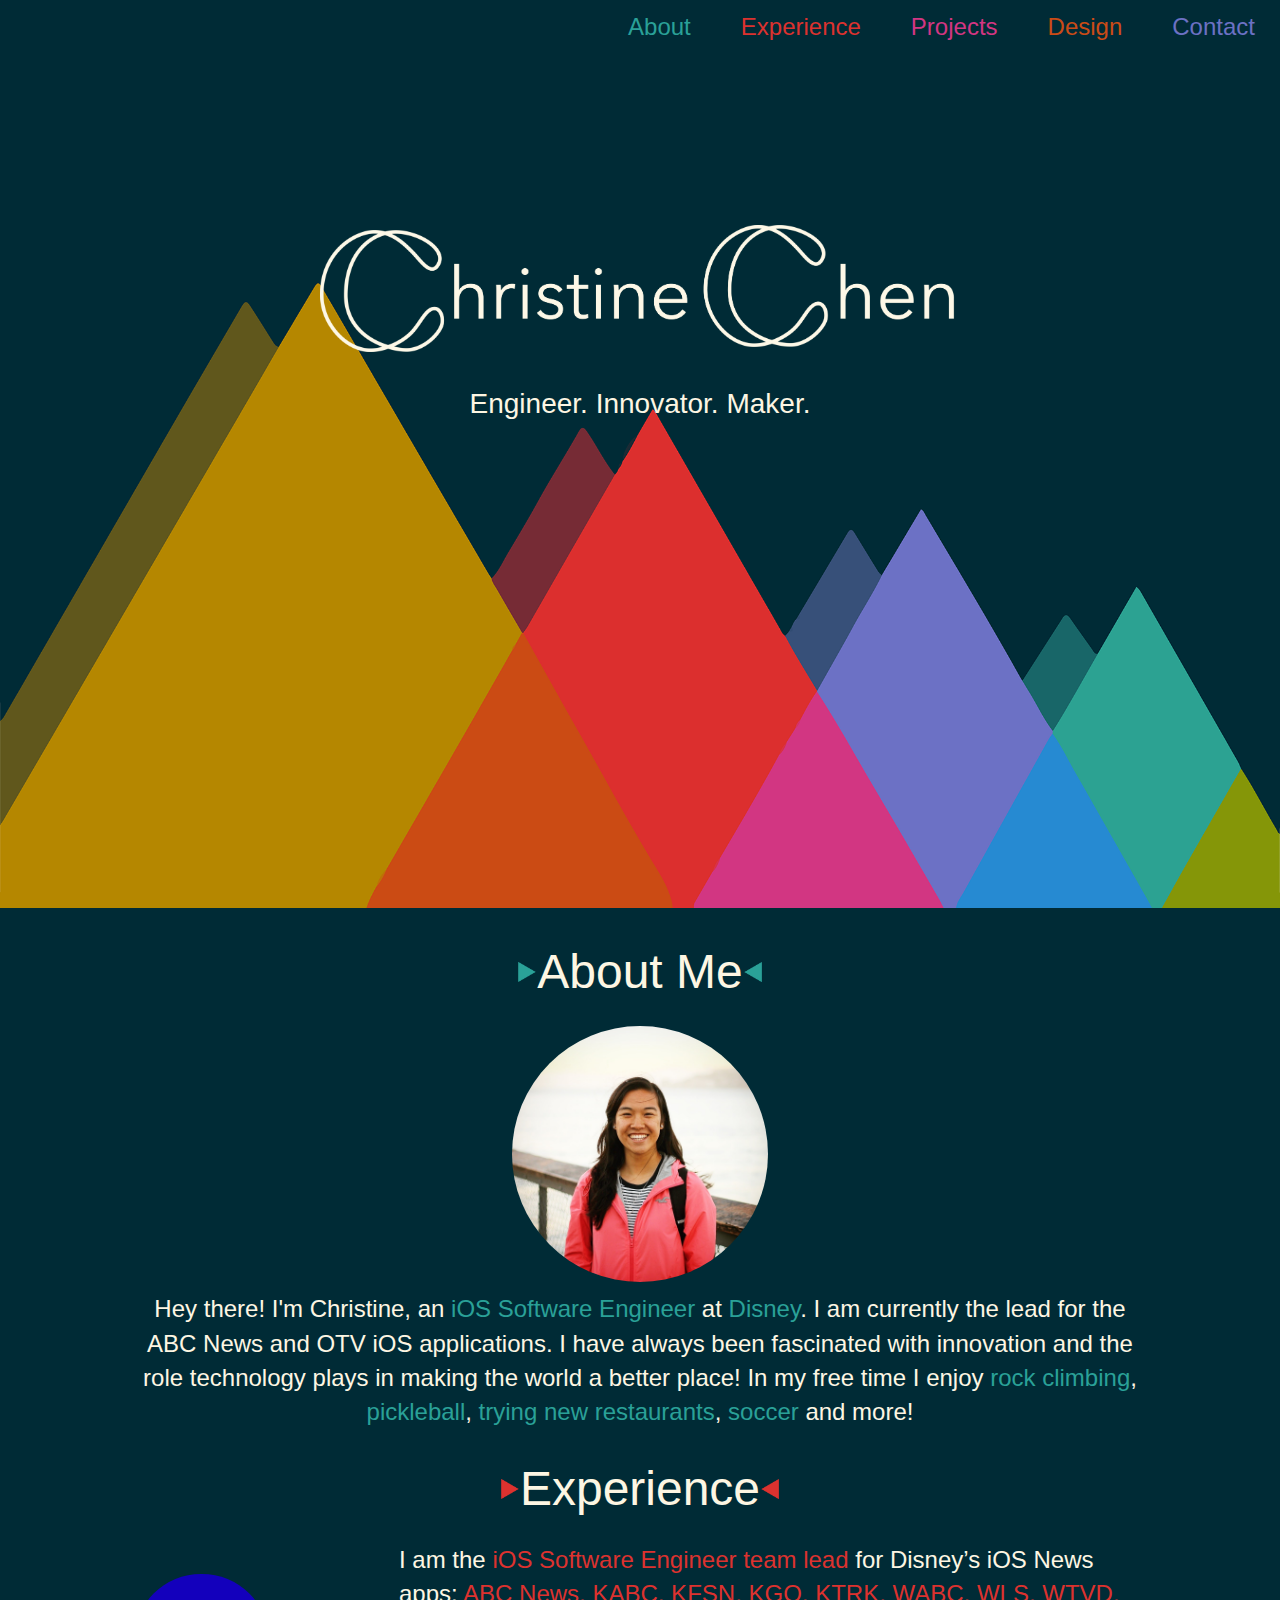
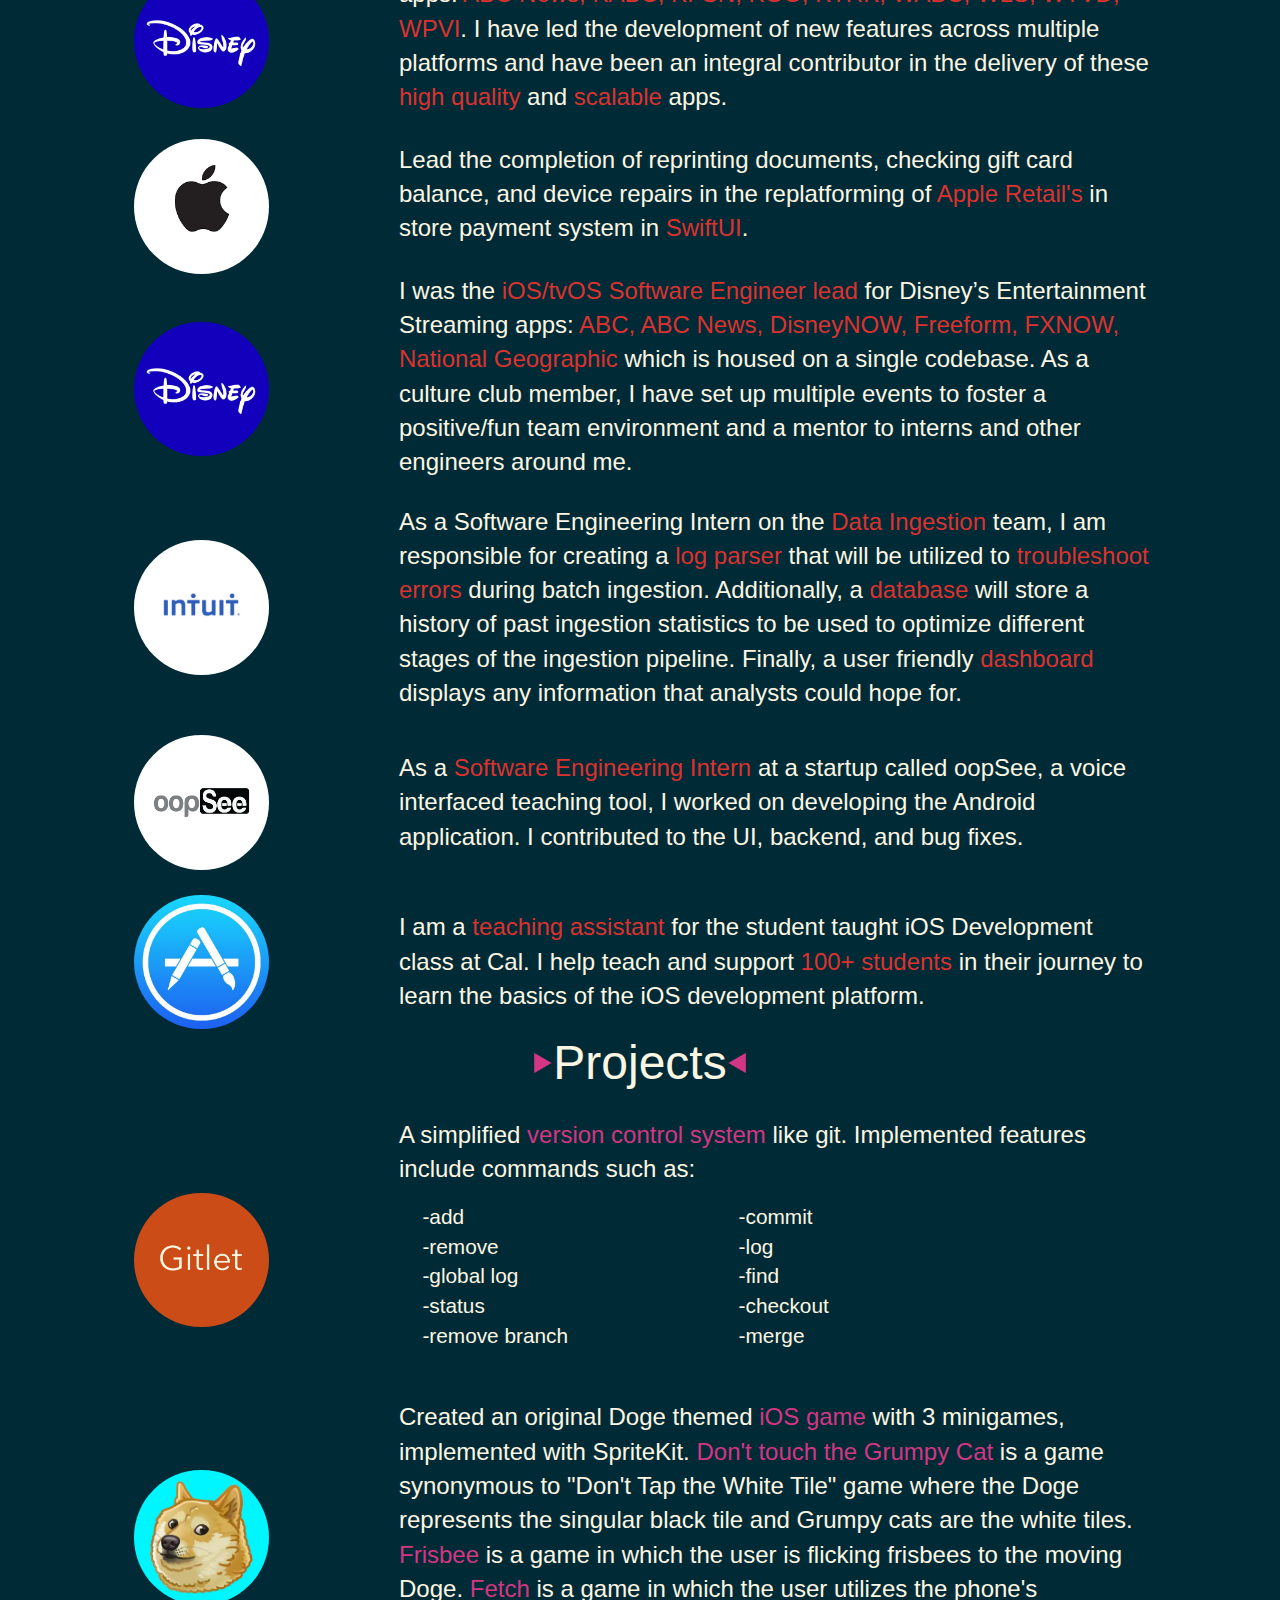
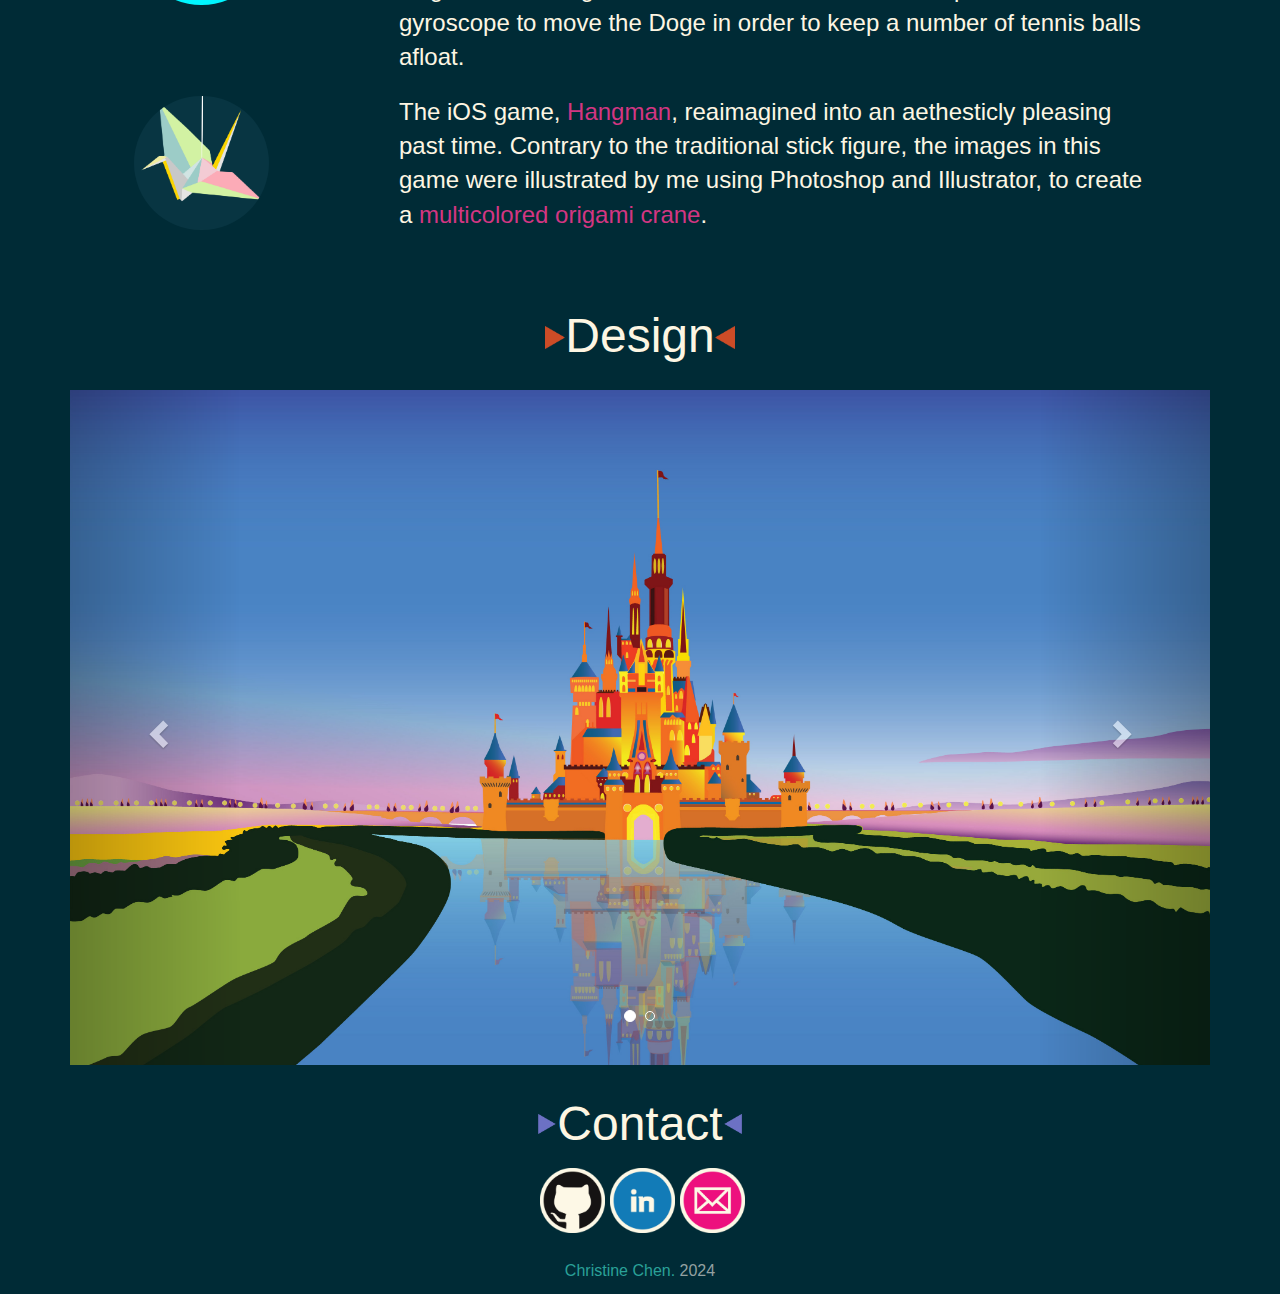
==== commit 45ea0dcd: "updating year and experience. swapped experience to be before projects" ====
--- a/index.html
+++ b/index.html
@@ -17,9 +17,9 @@
 					<ul class="w3-navbar w3-black">
 						<li><a href="#Contact" class="contact">Contact</a></li>
 						<li><a href="#Design" class="design">Design</a></li>
-						<li><a href="#Experiences" class="experiences">Experience</a></li>
 						<!-- <li><a href="#Skills" class="skills">Skills</a></li> -->
 						<li><a href = "#Projects" class = "projects">Projects</a></li>
+						<li><a href="#Experiences" class="experiences">Experience</a></li>
 					  	<li><a href="#About" class="about">About</a></li>
 					</ul>
 				</div>
@@ -51,7 +51,79 @@
 				</tr>
 				<tr>
 					<td class = "aboutcontent">
-						Hey there! I'm Christine, an <span>iOS/tvOS Software Engineer</span> at <span>Disney</span>. I am a key contributor and lead working on a multibranded streaming platform that hosts <span>20</span> apps. I have always been fascinated with innovation and the role technology plays in making the world a better place! In my free time I enjoy <span>bouldering/rock climbing</span>, <span>mountain biking</span>, <span>trying new restaurants</span>, <span>soccer</span>, <span>snowboarding</span>, and more! 
+						Hey there! I'm Christine, an <span>iOS Software Engineer</span> at <span>Disney</span>. I am currently the lead for the ABC News and OTV iOS applications. I have always been fascinated with innovation and the role technology plays in making the world a better place! In my free time I enjoy <span>rock climbing</span>, <span>pickleball</span>, <span>trying new restaurants</span>, <span>soccer</span> and more! 
+					</td>
+				</tr>
+			</table>
+		</section>
+
+		<!-- experience -->
+		<section class = "experiencez" id = "Experiences">
+			<table class = "experiencestable">
+				<tr>
+					<td><img class = "redT" src="images/redR.png"></td>
+					<td class = "experienceTitle"> Experience </h1></td>
+					<td><img class = "redT" src="images/redL.png"></td>
+				</tr>
+			</table>
+			<table class = "experienceIcons">
+				<tr>
+					<td>
+						<img class="disney" src="images/disney.jpg">
+					</td>
+					<td class="disneycontent">
+						I am the <span>iOS Software Engineer team lead</span> for Disney’s iOS News apps: <span>ABC News, KABC, KFSN, KGO, KTRK, WABC, WLS, WTVD, WPVI</span>. I have led the development of new features across multiple platforms and have been an integral contributor in the delivery of these <span>high quality</span> and <span>scalable</span> apps.
+					</td>
+				</tr>
+
+				<tr>
+					<td>
+						<img class="apple" src="images/apple.png">
+						</a>
+					</td>
+					<td class="applecontent">
+						Lead the completion of reprinting documents, checking gift card balance, and device repairs in the replatforming of <span>Apple Retail's</span> in store payment system in <span>SwiftUI</span>.
+					</td>
+				</tr>
+				<tr>
+					<td>
+						<img class="disney" src="images/disney.jpg">
+					</td>
+					<td class="disneycontent">
+						I was the <span>iOS/tvOS Software Engineer lead</span> for Disney’s Entertainment Streaming apps: <span>ABC, ABC News, DisneyNOW, Freeform, FXNOW, National Geographic</span> which is housed on a single codebase. As a culture club member, I have set up multiple events to foster a positive/fun team environment and a mentor to interns and other engineers around me.
+					</td>
+				</tr>
+
+				<tr>
+					<td>
+						<a href="https://github.com/christine-chen/lumberjack">
+						<img class="intuit" src="images/intuit.jpg">
+						</a>
+					</td>
+					<td class="intuitcontent">
+						As a Software Engineering Intern on the <span>Data Ingestion</span> team, I am responsible for creating a <span>log parser</span> that will be utilized to <span>troubleshoot errors</span> during batch ingestion. Additionally, a <span>database</span> will store a history of past ingestion statistics to be used to optimize different stages of the ingestion pipeline. Finally, a user friendly <span>dashboard</span> displays any information that analysts could hope for.
+					</td>
+				</tr>
+
+				<tr>
+					<td>
+						<a href="http://www.oopsee.biz/">
+						<img class="oopseeicon" src="images/oopsee.png">
+						</a>
+					</td>
+					<td class="oopseecontent">
+						As a <span>Software Engineering Intern</span> at a startup called oopSee, a voice interfaced teaching tool, I worked on developing the Android application. I contributed to the UI, backend, and bug fixes.
+					</td>
+				</tr>
+
+				<tr>
+					<td>
+						<img class = "iOS" src = "images/iOS.png"/>
+						</a> 
+					</td>
+						<td class = "iOSText">
+						<!-- <h1 class = "iOSTitle">iOS Decal</h1> -->
+						I am a <span>teaching assistant</span> for the student taught iOS Development class at Cal. I help teach and support <span>100+ students</span> in their journey to learn the basics of the iOS development platform.
 					</td>
 				</tr>
 			</table>
@@ -150,60 +222,6 @@
 				</tr>
 			</table>
 		</section> -->
-
-		<!-- experience -->
-		<section class = "experiencez" id = "Experiences">
-			<table class = "experiencestable">
-				<tr>
-					<td><img class = "redT" src="images/redR.png"></td>
-					<td class = "experienceTitle"> Experience </h1></td>
-					<td><img class = "redT" src="images/redL.png"></td>
-				</tr>
-			</table>
-			<table class = "experienceIcons">
-				<tr>
-					<td>
-						<img class="disney" src="images/disney.jpg">
-					</td>
-					<td class="disneycontent">
-						I am the <span>iOS/tvOS Software Engineer lead</span> for Disney’s Entertainment Streaming apps: <span>ABC, ABC News, DisneyNOW, Freeform, FXNOW, National Geographic</span> which is housed on a single codebase. Attention to detail and reusable solutions have led to the delivery of <span>high quality</span> and <span>scalable</span> apps. I have led the development of new features across multiple platforms and have been an <span>integral contributor</span> for each migration on to the multi-branded platform.  As a culture club member, I have set up multiple events to foster a positive/fun team environment and a mentor to interns and other engineers around me.
-					</td>
-				</tr>
-
-				<tr>
-					<td>
-						<a href="https://github.com/christine-chen/lumberjack">
-						<img class="intuit" src="images/intuit.jpg">
-						</a>
-					</td>
-					<td class="intuitcontent">
-						As a Software Engineering Intern on the <span>Data Ingestion</span> team, I am responsible for creating a <span>log parser</span> that will be utilized to <span>troubleshoot errors</span> during batch ingestion. Additionally, a <span>database</span> will store a history of past ingestion statistics to be used to optimize different stages of the ingestion pipeline. Finally, a user friendly <span>dashboard</span> displays any information that analysts could hope for.
-					</td>
-				</tr>
-
-				<tr>
-					<td>
-						<a href="http://www.oopsee.biz/">
-						<img class="oopseeicon" src="images/oopsee.png">
-						</a>
-					</td>
-					<td class="oopseecontent">
-						As a <span>Software Engineering Intern</span> at a startup called oopSee, a voice interfaced teaching tool, I worked on developing the Android application. I contributed to the UI, backend, and bug fixes.
-					</td>
-				</tr>
-
-				<tr>
-				    <td>
-				    	<img class = "iOS" src = "images/iOS.png"/>
-				    	</a> 
-				    </td>
-				     <td class = "iOSText">
-				    	<!-- <h1 class = "iOSTitle">iOS Decal</h1> -->
-				    	I am a <span>teaching assistant</span> for the student taught iOS Development class at Cal. I help teach and support <span>100+ students</span> in their journey to learn the basics of the iOS development platform.
-				    </td>
-			   </tr>
-			</table>
-		</section>
 
 		<div class="paddingsection"></div>
 
@@ -319,7 +337,7 @@
 
 		<section>
 			<div class = "end">
-				<span class = "bottomName"> Christine Chen. <span class = "year">2021</span></span>
+				<span class = "bottomName"> Christine Chen. <span class = "year">2024</span></span>
 			</div>
 		</section>
 
--- a/style.css
+++ b/style.css
@@ -247,9 +247,10 @@
 }
 
 .projectstable {
-    padding-bottom: 20px;
-    left: 0;
-    margin: 0px auto;
+    /* padding-bottom: 20px; */
+    left: 0;
+    margin: 0px auto;
+    margin-top: 25px;
 }
 
 .pinkT {
@@ -453,6 +454,30 @@
 }
 
 .disneycontent {
+    font-size: 1.5rem;
+    margin-left: 0;
+    position: relative;
+    padding-bottom: 25px;
+    padding-left: 15px;
+    padding-right: 10%;
+    width: 70%;
+    height: 45%;
+    color: #fdf6e3;
+}
+
+.applesection {
+    padding-bottom: 15px;
+}
+
+.apple {
+    margin-left: 35%;
+    position: relative;
+    width: 35%;
+    height: auto;
+    border-radius: 50%;
+}
+
+.applecontent {
     font-size: 1.5rem;
     margin-left: 0;
     position: relative;
